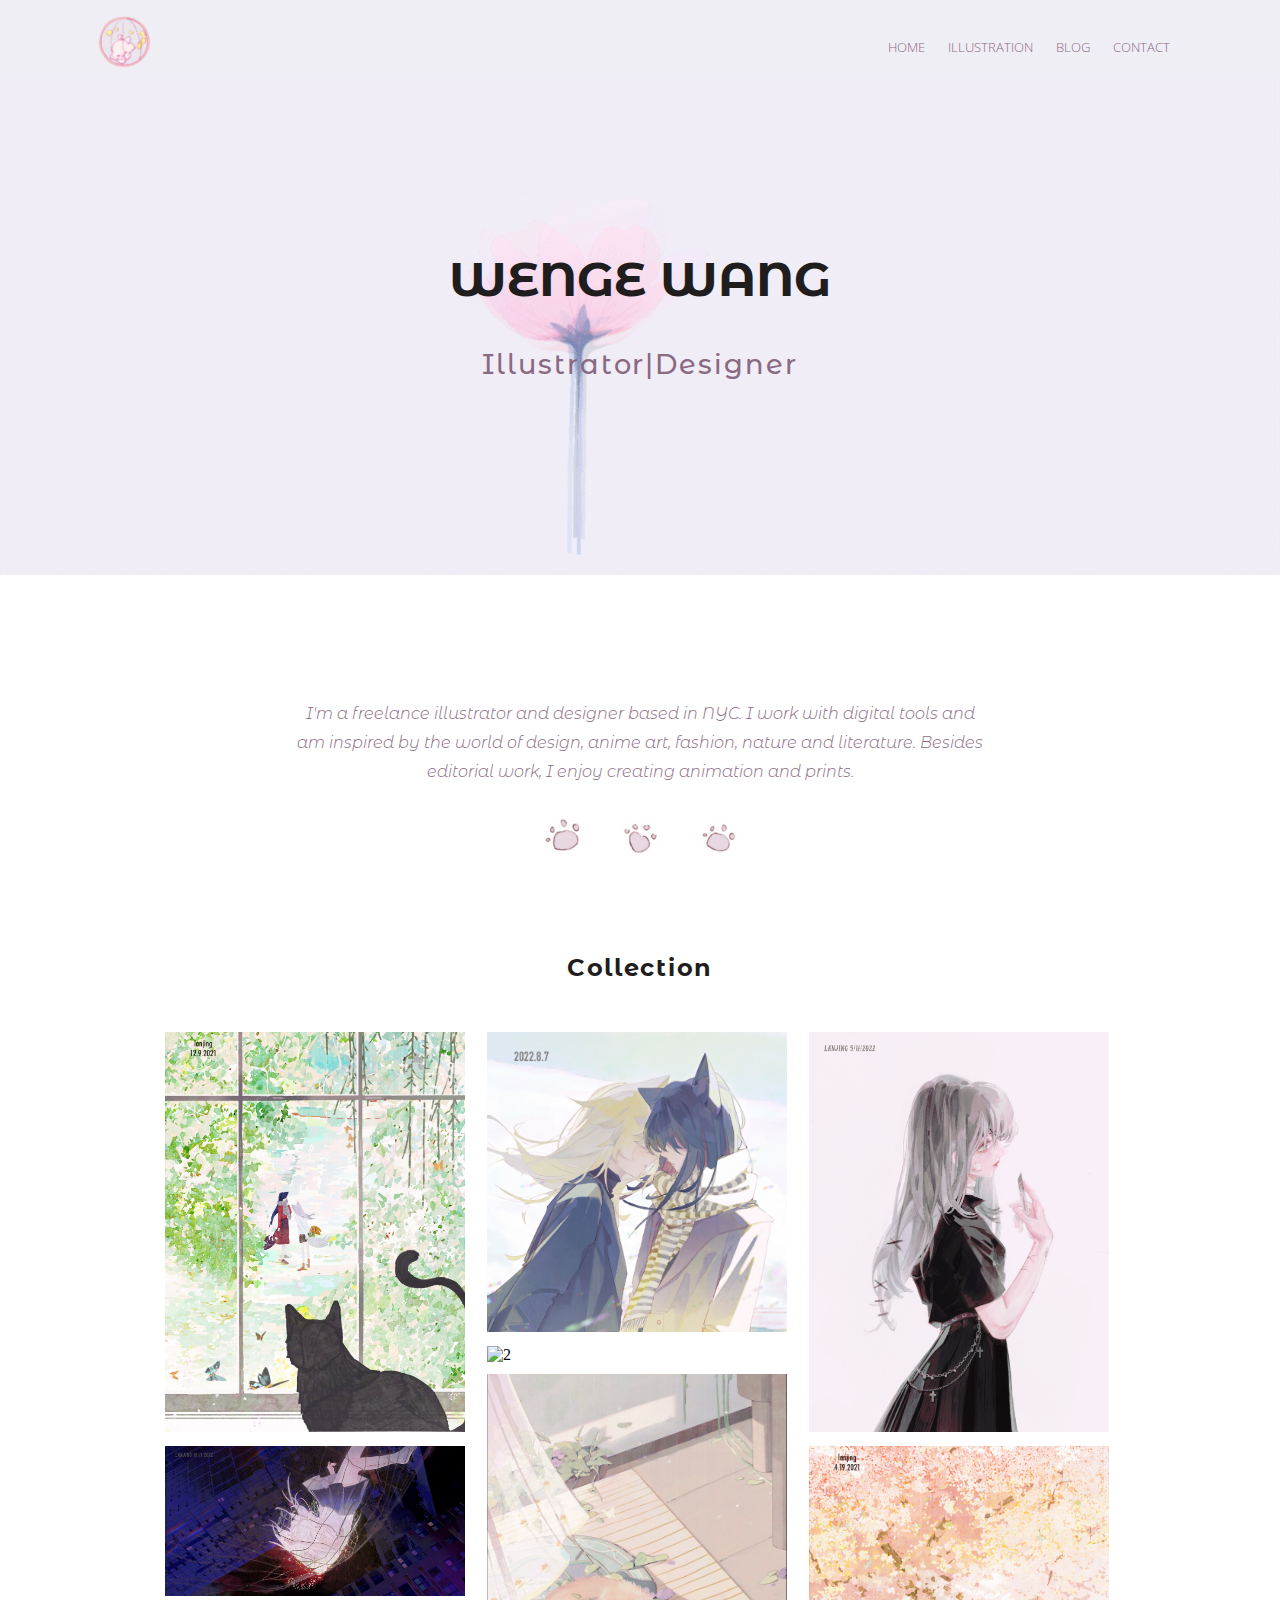
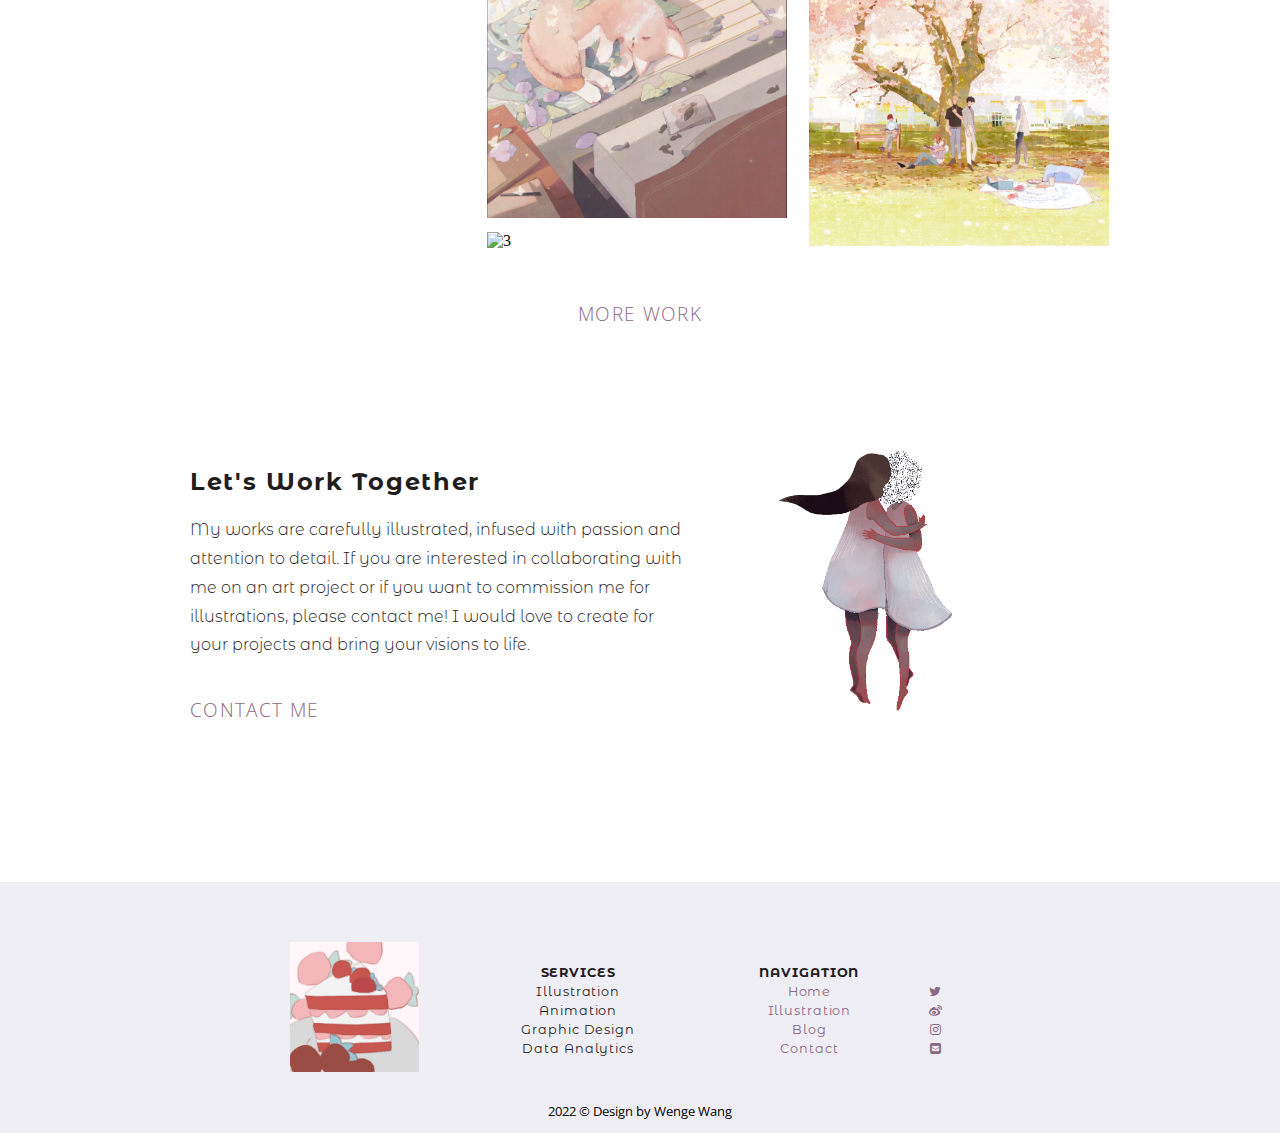
==== index.html @ bac06e0e "Update index.html" ====
<!DOCTYPE html>
<html lang="en">
    
        <meta charset="utf-8">
        <title>Lanjing | Illustration Portfolio</title>
     
        <meta name="viewport" content="width=device-width, initial-scale=1.0">
        <link rel="stylesheet" href="./style.css">
   

        <!--google fonts-->
        <link href="https://fonts.googleapis.com/css2?family=Open+Sans:wght@400;800&display=swap" rel="stylesheet"> 
        <link href="https://fonts.googleapis.com/css2?family=Montserrat+Alternates:wght@200;300;400;500;600;800&display=swap" rel="stylesheet"> 
        
        <!--css-->
        <link rel="stylesheet" href="./style.css">
    
        <!--social media link-->
        <link rel="stylesheet" href="https://maxcdn.bootstrapcdn.com/font-awesome/4.7.0/css/font-awesome.min.css">

<style type="text/css">
    body{margin:0;}
</style>

<head class="nav">

   <!--nav-->
    <nav id="navigation">
        <div class="nav-container">
            <div class="nav-container2">
      
                <a href="index.html" class="homepage">
                    <img src="img/icon.png" alt="" width="70" class="homepage-logo">
                </a>

            <div class="menu">
                <ul>
                    <li class="homepage2"><a href="index.html">Home </a></li>
                    <li class="illustration"> <a href="illustration.html">Illustration</a></li>
                    <li class="animation"> <a href="blog.html">Blog</a></li>
                    <li class="contact"> <a href="contact.html"> Contact</a></li>
                </ul>
            </div>
        </div>
            </div>  
        
    </nav>

 
          
</head>
        
     <body>
        <!--header-->

        <header>
            
            <div class="bg-banner">
            
                <div class="banner">
                  
            </div>
           
                </div>
                <div class="header-content">
                        
                            
                                <h2 class="name">WENGE WANG</h2>
                            
                            
                                <h1 class="title">Illustrator|Designer</h1>
                  
                </div>
            

        </header>
        <!--intro-->
        <div >
            
            <div >
                <div class="intro3">
                    <h3><em>
                        I'm a freelance illustrator and designer based in NYC. I work with digital tools 
                        and am inspired by the world of design, anime art, fashion, nature and literature.
                        Besides editorial work, I enjoy creating animation and prints.
                    </em></h3>
                    <span class="icon"><img src="img/paw1.png" alt=""  width="70"></span>
                    <span class="space"> </span>
                    <span class="icon"><img src="img/paw2.png" alt=""  width="70"></span>
                    <span class="space"> </span>
                    <span class="icon"><img src="img/paw3.png" alt=""  width="70"></span>
                    

                </div>
       </div>
          <!--homepage gallery-->
        
        <main>
            <h2 class="latest-work">Collection</h2>
            <div id="gallerycontainer">
     
            <div>
                <div class="gallery">
                 
               <div class="work">
                      <img class="Img" src="img/dedelalagreen.jpg" alt="2" >
                  </div>  
                  <div class="work">
                      <img class="Img" src="img/oc-illustration.jpg" alt="2" >
                  </div>  
             <div class="work">   
                <img class="Img" src="img/dedelala.jpg" alt="1" >
             </div>   
              <div class="work">   
                   <img class="Img" src="img/eye.gif" alt="2" >
                </div> 
             <div class="work">
                    <img class="Img" src="img/cat-illustration.jpg" alt="1" >
                </div>  
                <div class="work">   
                <img class="Img" src="img/bloom.gif" alt="3" >
             </div> 
           
                  
               
                <div class="work">      
                   <img class="Img" src="img/oc-character.jpg" alt="2"  >
                </div> 
                <div class="work">   
                   <img class="Img" src="img/haru.jpg" alt="3" >
                </div> 
                
            </div>
            
        </div>
        <div class="more-work-button">
                    <a href="illustration.html" >More Work</a>  
            
                </div>
            </div> 
    </main>  

   
        <div class="worktogether">
                    <div class="contact-me-content">
                        <h2 class="contact-me-title">Let's Work Together</h2>
                        <p class="contact-me-text">My works are carefully illustrated, 
                            infused with passion and attention to detail. 
                            If you are interested in collaborating with me on an 
                           art project or if you want to commission me for illustrations, please contact me! I would love to create for your projects 
                            and bring your visions to life. </p>
                    
                    <div class="contact-me-button">
                        <a href="contact.html" >Contact Me</a>  
                
                    </div>
                    
                </div>


                <div class="contact-me-img">
                    <img src="img/worktogethericon.gif" alt="hug"> 
                </div>
        </div>
   

 
   
    </div>
</div>
</div>
<footer>

    <div class="table-container">
        <div class="table-img">
            <img src="img/cake.png" alt="cake"> 
        </div>
        <table class="table">
     
            <tr>
                <th>SERVICES</th>
                <th>NAVIGATION</th>
                  </tr>
              <tr>
                <td>Illustration</td>
                <td><a href="index.html">Home</a></td>
                <td> <a href="https://twitter.com/lanjing0803"><i class="fa fa-twitter" aria-hidden="true"></i></a></td>
             </tr>

              <tr>
                <td>Animation</td>
                <td><a href="illustration.html">Illustration</a></td>
                <td><a href="https://weibo.com/u/3133039281"><i class="fa fa-weibo" aria-hidden="true"></i></a></td>
            </tr>

              <tr> 
                <td>Graphic Design</td>
                <td><a href="blog.html">Blog</a></td>
                <td><a href="https://www.instagram.com/wenge.lanjing/"><i class="fa fa-instagram" aria-hidden="true"></i></a></td>
              </tr>

              <tr>
                <td>Data Analytics</td>
                <td> <a href="contact.html"> Contact</a></td>
                <td><a href="mailto:909315171@qq.com"><i class="fa fa-envelope-square" aria-hidden="true"></i></a></td>
              </tr>

            </tbody>
          </table>

        </div>


    <div class="footer">
        <div >
            <p>2022 &copy; Design by Wenge Wang</p>
        </div></div>
    
</footer>
       
    </body>

    <!--js-->
    <!-- <script src="main.js"></script>-->
    
</html>
---- style.css ----
#navigation{
    position:fixed;
    height:100%;
    width:100%;
    z-index:1;
    pointer-events: none;
}
.nav-container{
    background: #f0eef5;
     margin-top: 0px;
}
.nav-container2{
    max-width: 1100px;
    margin:0 auto;
}

.menu{
    position:relative;
    
    float: right;
    padding: 5px 0;
    margin-top: 20px;
    margin-left: -15px;
    font-size: 0.8rem;
}
.homepage-logo{
    pointer-events: auto;
    margin-top: 10px;
}
.homepage-logo:hover{
    animation: mymove 5s;
}

@keyframes mymove {
  50% {transform: rotate(360deg);}}

li{
    display: inline;
    font-family:'Open Sans', sans-serif;
    font-weight: 300;
    text-transform: uppercase;
    margin-right: 20px;
    margin-left: auto;
    text-align: justify;
}
a{
    transition: .2s;
    pointer-events: auto;
    text-decoration: none;
    color:#8a6982;
}
a:hover{
    color:blueviolet
}
a:active{
    color:burlywood
}

       

header {
    position:relative;
    display:block;
    text-align: center;
    width: 100%;
    min-height: 700px;
      
}

.header-content {
    overflow: hidden;
    font-family:'Montserrat Alternates', sans-serif;
    position:relative;
    top:180px;
    left:auto;
    padding-top: 30px;
}
.title{
    font-family:'Montserrat Alternates', sans-serif;
    font-weight: 500;
    color:#8a6982;
    font-size: 1.7rem;
    letter-spacing: .07em;
}
.name{
    font-family:'Montserrat Alternates', sans-serif;
    font-size: 3rem;
    font-weight: 800px;
    color:#1f1d1e;
}


.bg-banner{
    position: absolute;
    display: flex;
    top: 50px;
    left: 0;
    width: 100%;
    height: 75%; 
    padding-bottom: 0;
    
}

.banner{
    
    background-image: url("img/1.gif");
    background-color: #f0eef5;
    width:100%;height:100%;
    align-items: center;
    background-position:center;
}


.intro3{
    
    position:relative;
    text-align: center;
    width: 100%;
    max-width: 700px;
    margin: auto;
  
}
span {
 
    display:inline-block;
    padding:0;
    margin: 0;
    user-select: none;
  
  }
 
  span.icon:hover {

    transition:0.3s;
    transform: rotate(-90deg);
  }

h3 {
    color:#8a6982;
margin-top: 0px;
font-family:'Montserrat Alternates', sans-serif;
font-weight: 300;
 font-size: 1rem;
 line-height:1.8rem;
left:auto;
}



.latest-work {
    letter-spacing: .07em;
    font-family:'Montserrat Alternates', sans-serif;
    color:#1f1d1e;
    text-align: center;
   padding-top: 60px;
   
}
.page-header{
    padding-top:50px;
}

.gallery{
    position:relative;
    white-space: nowrap;
    padding-top: 30px;
    max-width: 950px;
    min-width:950px;
    margin:0 auto;
    position:block;
   justify-content: center;
   column-count:3;

}
.gallery2{
    position:relative;
    white-space: nowrap;
    padding-top: 50px;
    max-width: 1000px;
    min-width:1000px;
    margin:0 auto;
    position:block;
   justify-content: center;
   column-gap: 60px;
   column-count:2;

}
.work{
   margin-bottom: 10px;
   background: #fff;
   width:calc(100%/3-20px);
}
.Img{
   width: 300px;
   height:auto;
}
.Img2{
    width: 500px;
    height:auto;
    
 }

body{
  margin:0;
    min-height: 100vh;
    display: flex;
    flex-direction: column;
}

.worktogether{

font-family: 'Open Sans', sans-serif;
font-weight: 100;
color:#1f1d1e;
margin-top: 0px;
min-width: 400px;
display:flex;
max-width: 900px;
min-width: 700px;
margin:0 auto;
padding-top:50px;


}
.contact-me-title{
    letter-spacing: .07em;
    font-family:'Montserrat Alternates', sans-serif;
    color:#1f1d1e;
    text-align: left;
   padding-top: 70px;
}
.contact-me-text{
    font-family:'Montserrat Alternates', sans-serif;
    max-width: 500px;
    font-weight: 300;
     font-size: 1rem;
     line-height:1.8rem;
    text-align:left;
}
.contact-me-button{
    font-size: 1.2rem;
    padding-top:20px;
    text-align:left;
    text-transform: uppercase;
}
.contact-me-button a{ 
    transition: .2s;
     text-decoration: none;
     letter-spacing: .07em;
     
    }

.contact-me-img img{
    width: auto;
    height:300px;
    margin:0 auto;
    padding:50px;
    align-items: right;
}
.more-work-button{
        font-family: 'Open Sans', sans-serif;
    font-weight: 100;
    color:#1f1d1e;
      padding-top:50px;
        font-size: 1.2rem;
        text-align:center;
        text-transform: uppercase;
    }
    .more-work-button a{ 
        transition: .2s;
        text-decoration: none;
        letter-spacing: .07em;
       }



footer{
    background-color: #f0eef5;
    font-family: 'Open Sans', sans-serif;
    font-size: 0.8rem;
    margin-top: 100px;
    text-align: center;   
   
    background-position:center;
}
.table-container{
    display: block;
    letter-spacing: .07em;
    font-family:'Montserrat Alternates', sans-serif;
    color:#1f1d1e;
    max-width: 700px;
    margin: auto;
   padding-top: 60px;
}
.table{
    font-size: 0.8rem;
    padding-top:20px;
    padding-bottom:30px;
    margin:0;
    position:relative;

    width: 100%;
    max-width: 500px;
    margin: auto;
}
.table-img img{
    float:left;

    width: auto;
    height:130px;
    background-repeat: no-repeat;
    background-color: #f0eef5;
  

}
---- style.css ----
#navigation{
    position:fixed;
    height:100%;
    width:100%;
    z-index:1;
    pointer-events: none;
}
.nav-container{
    background: #f0eef5;
     margin-top: 0px;
}
.nav-container2{
    max-width: 1100px;
    margin:0 auto;
}

.menu{
    position:relative;
    
    float: right;
    padding: 5px 0;
    margin-top: 20px;
    margin-left: -15px;
    font-size: 0.8rem;
}
.homepage-logo{
    pointer-events: auto;
    margin-top: 10px;
}
.homepage-logo:hover{
    animation: mymove 5s;
}

@keyframes mymove {
  50% {transform: rotate(360deg);}}

li{
    display: inline;
    font-family:'Open Sans', sans-serif;
    font-weight: 300;
    text-transform: uppercase;
    margin-right: 20px;
    margin-left: auto;
    text-align: justify;
}
a{
    transition: .2s;
    pointer-events: auto;
    text-decoration: none;
    color:#8a6982;
}
a:hover{
    color:blueviolet
}
a:active{
    color:burlywood
}

       

header {
    position:relative;
    display:block;
    text-align: center;
    width: 100%;
    min-height: 700px;
      
}

.header-content {
    overflow: hidden;
    font-family:'Montserrat Alternates', sans-serif;
    position:relative;
    top:180px;
    left:auto;
    padding-top: 30px;
}
.title{
    font-family:'Montserrat Alternates', sans-serif;
    font-weight: 500;
    color:#8a6982;
    font-size: 1.7rem;
    letter-spacing: .07em;
}
.name{
    font-family:'Montserrat Alternates', sans-serif;
    font-size: 3rem;
    font-weight: 800px;
    color:#1f1d1e;
}


.bg-banner{
    position: absolute;
    display: flex;
    top: 50px;
    left: 0;
    width: 100%;
    height: 75%; 
    padding-bottom: 0;
    
}

.banner{
    
    background-image: url("img/1.gif");
    background-color: #f0eef5;
    width:100%;height:100%;
    align-items: center;
    background-position:center;
}


.intro3{
    
    position:relative;
    text-align: center;
    width: 100%;
    max-width: 700px;
    margin: auto;
  
}
span {
 
    display:inline-block;
    padding:0;
    margin: 0;
    user-select: none;
  
  }
 
  span.icon:hover {

    transition:0.3s;
    transform: rotate(-90deg);
  }

h3 {
    color:#8a6982;
margin-top: 0px;
font-family:'Montserrat Alternates', sans-serif;
font-weight: 300;
 font-size: 1rem;
 line-height:1.8rem;
left:auto;
}



.latest-work {
    letter-spacing: .07em;
    font-family:'Montserrat Alternates', sans-serif;
    color:#1f1d1e;
    text-align: center;
   padding-top: 60px;
   
}
.page-header{
    padding-top:50px;
}

.gallery{
    position:relative;
    white-space: nowrap;
    padding-top: 30px;
    max-width: 950px;
    min-width:950px;
    margin:0 auto;
    position:block;
   justify-content: center;
   column-count:3;

}
.gallery2{
    position:relative;
    white-space: nowrap;
    padding-top: 50px;
    max-width: 1000px;
    min-width:1000px;
    margin:0 auto;
    position:block;
   justify-content: center;
   column-gap: 60px;
   column-count:2;

}
.work{
   margin-bottom: 10px;
   background: #fff;
   width:calc(100%/3-20px);
}
.Img{
   width: 300px;
   height:auto;
}
.Img2{
    width: 500px;
    height:auto;
    
 }

body{
  margin:0;
    min-height: 100vh;
    display: flex;
    flex-direction: column;
}

.worktogether{

font-family: 'Open Sans', sans-serif;
font-weight: 100;
color:#1f1d1e;
margin-top: 0px;
min-width: 400px;
display:flex;
max-width: 900px;
min-width: 700px;
margin:0 auto;
padding-top:50px;


}
.contact-me-title{
    letter-spacing: .07em;
    font-family:'Montserrat Alternates', sans-serif;
    color:#1f1d1e;
    text-align: left;
   padding-top: 70px;
}
.contact-me-text{
    font-family:'Montserrat Alternates', sans-serif;
    max-width: 500px;
    font-weight: 300;
     font-size: 1rem;
     line-height:1.8rem;
    text-align:left;
}
.contact-me-button{
    font-size: 1.2rem;
    padding-top:20px;
    text-align:left;
    text-transform: uppercase;
}
.contact-me-button a{ 
    transition: .2s;
     text-decoration: none;
     letter-spacing: .07em;
     
    }

.contact-me-img img{
    width: auto;
    height:300px;
    margin:0 auto;
    padding:50px;
    align-items: right;
}
.more-work-button{
        font-family: 'Open Sans', sans-serif;
    font-weight: 100;
    color:#1f1d1e;
      padding-top:50px;
        font-size: 1.2rem;
        text-align:center;
        text-transform: uppercase;
    }
    .more-work-button a{ 
        transition: .2s;
        text-decoration: none;
        letter-spacing: .07em;
       }



footer{
    background-color: #f0eef5;
    font-family: 'Open Sans', sans-serif;
    font-size: 0.8rem;
    margin-top: 100px;
    text-align: center;   
   
    background-position:center;
}
.table-container{
    display: block;
    letter-spacing: .07em;
    font-family:'Montserrat Alternates', sans-serif;
    color:#1f1d1e;
    max-width: 700px;
    margin: auto;
   padding-top: 60px;
}
.table{
    font-size: 0.8rem;
    padding-top:20px;
    padding-bottom:30px;
    margin:0;
    position:relative;

    width: 100%;
    max-width: 500px;
    margin: auto;
}
.table-img img{
    float:left;

    width: auto;
    height:130px;
    background-repeat: no-repeat;
    background-color: #f0eef5;
  

}
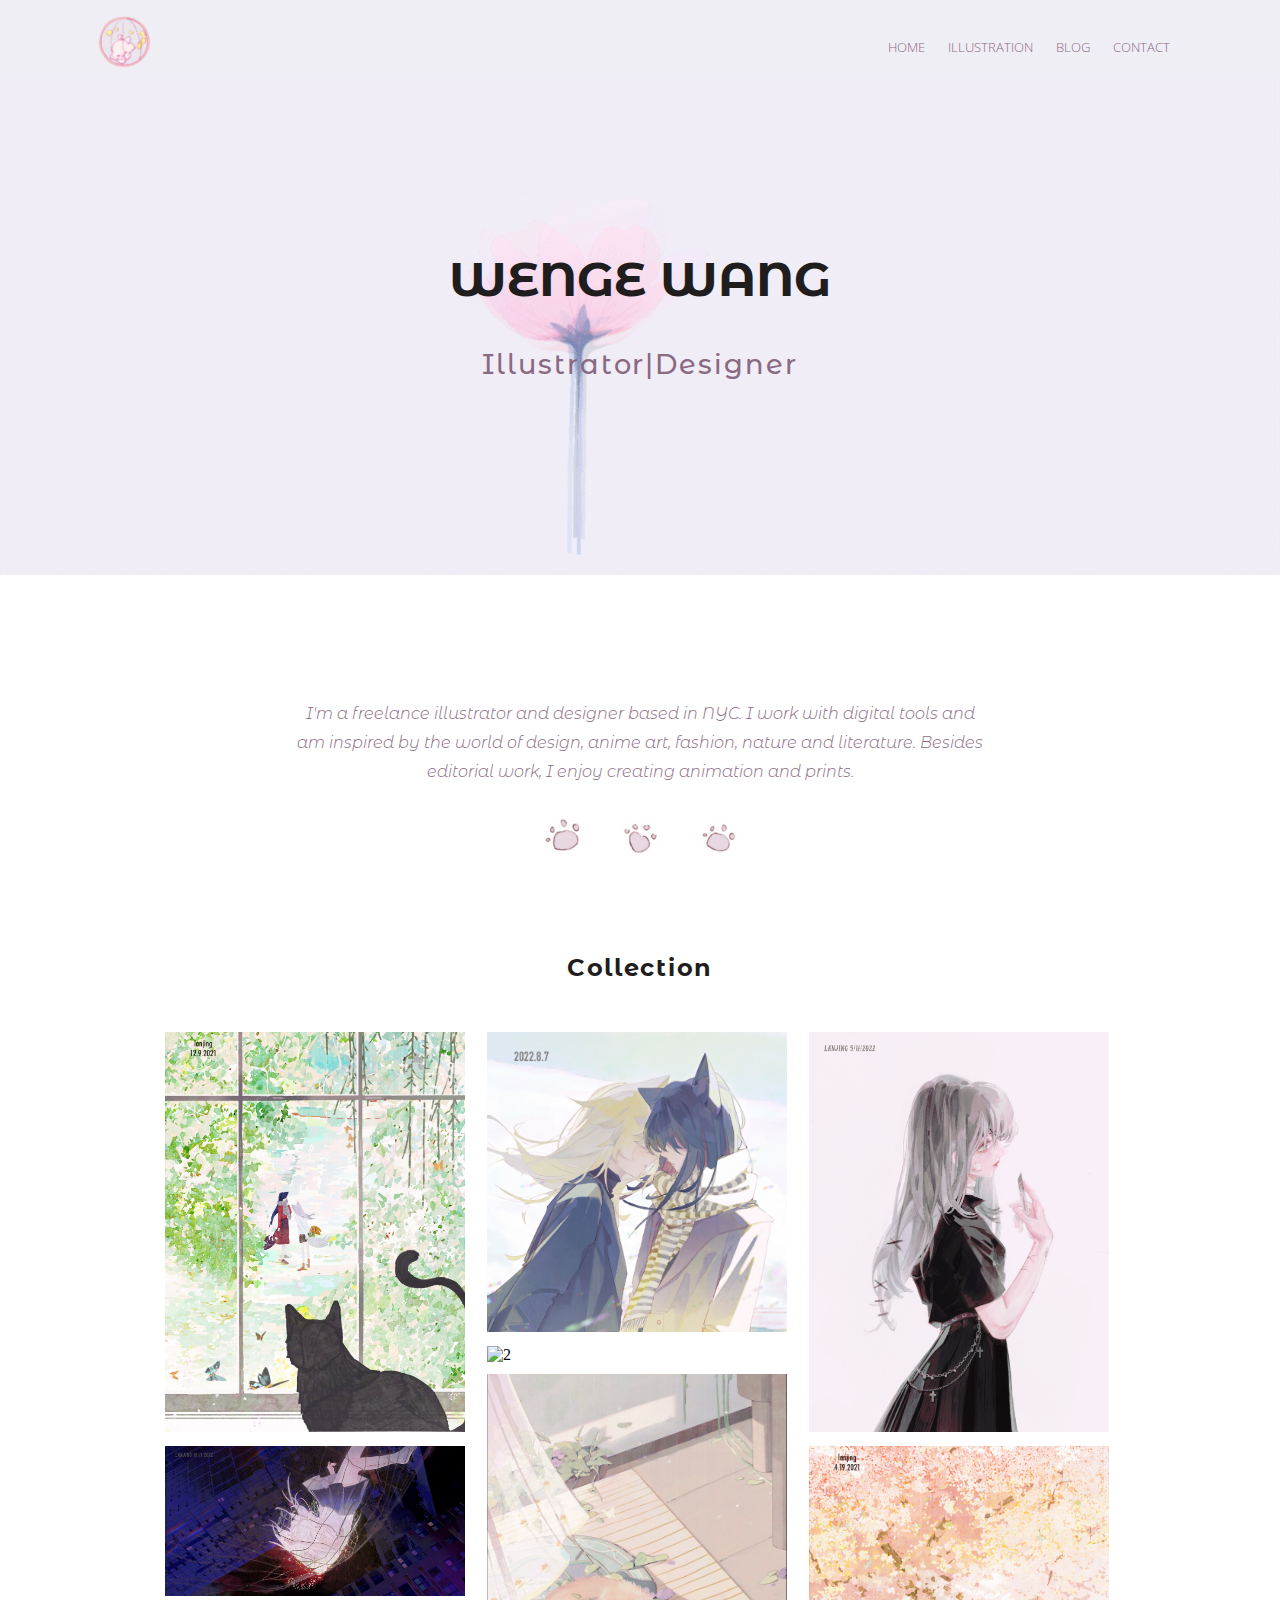
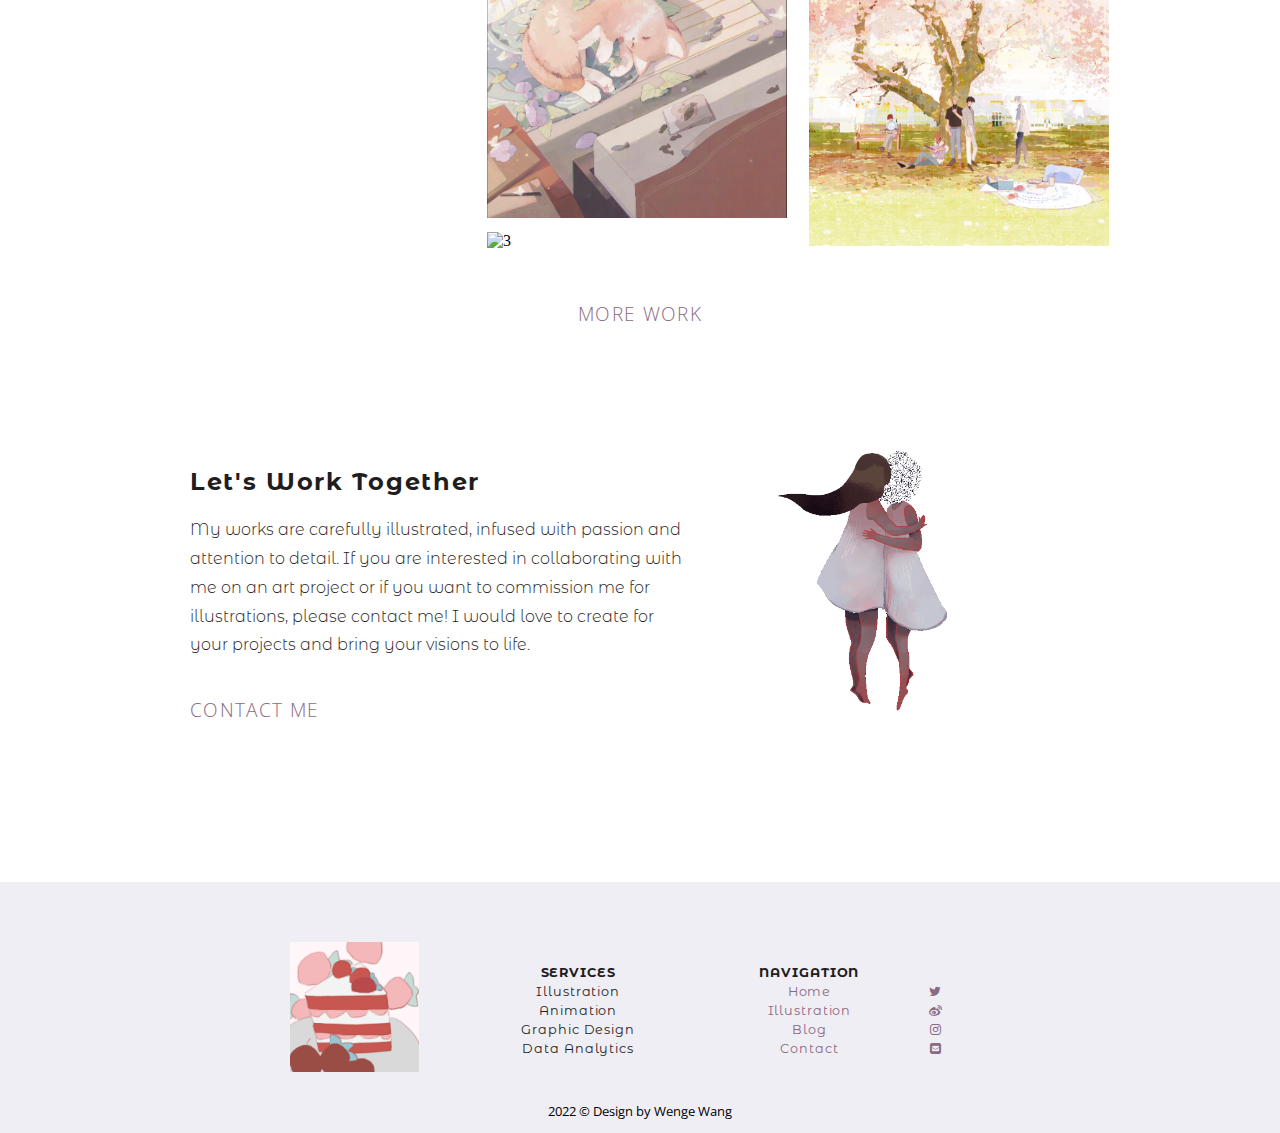
==== commit ce36463e: "Update index.html" ====
--- a/index.html
+++ b/index.html
@@ -22,7 +22,7 @@
     body{margin:0;}
 </style>
 
-<head class="nav">
+<head>
 
    <!--nav-->
     <nav id="navigation">
@@ -45,12 +45,10 @@
             </div>  
         
     </nav>
-
- 
-          
+     
 </head>
         
-     <body>
+
         <!--header-->
 
         <header>
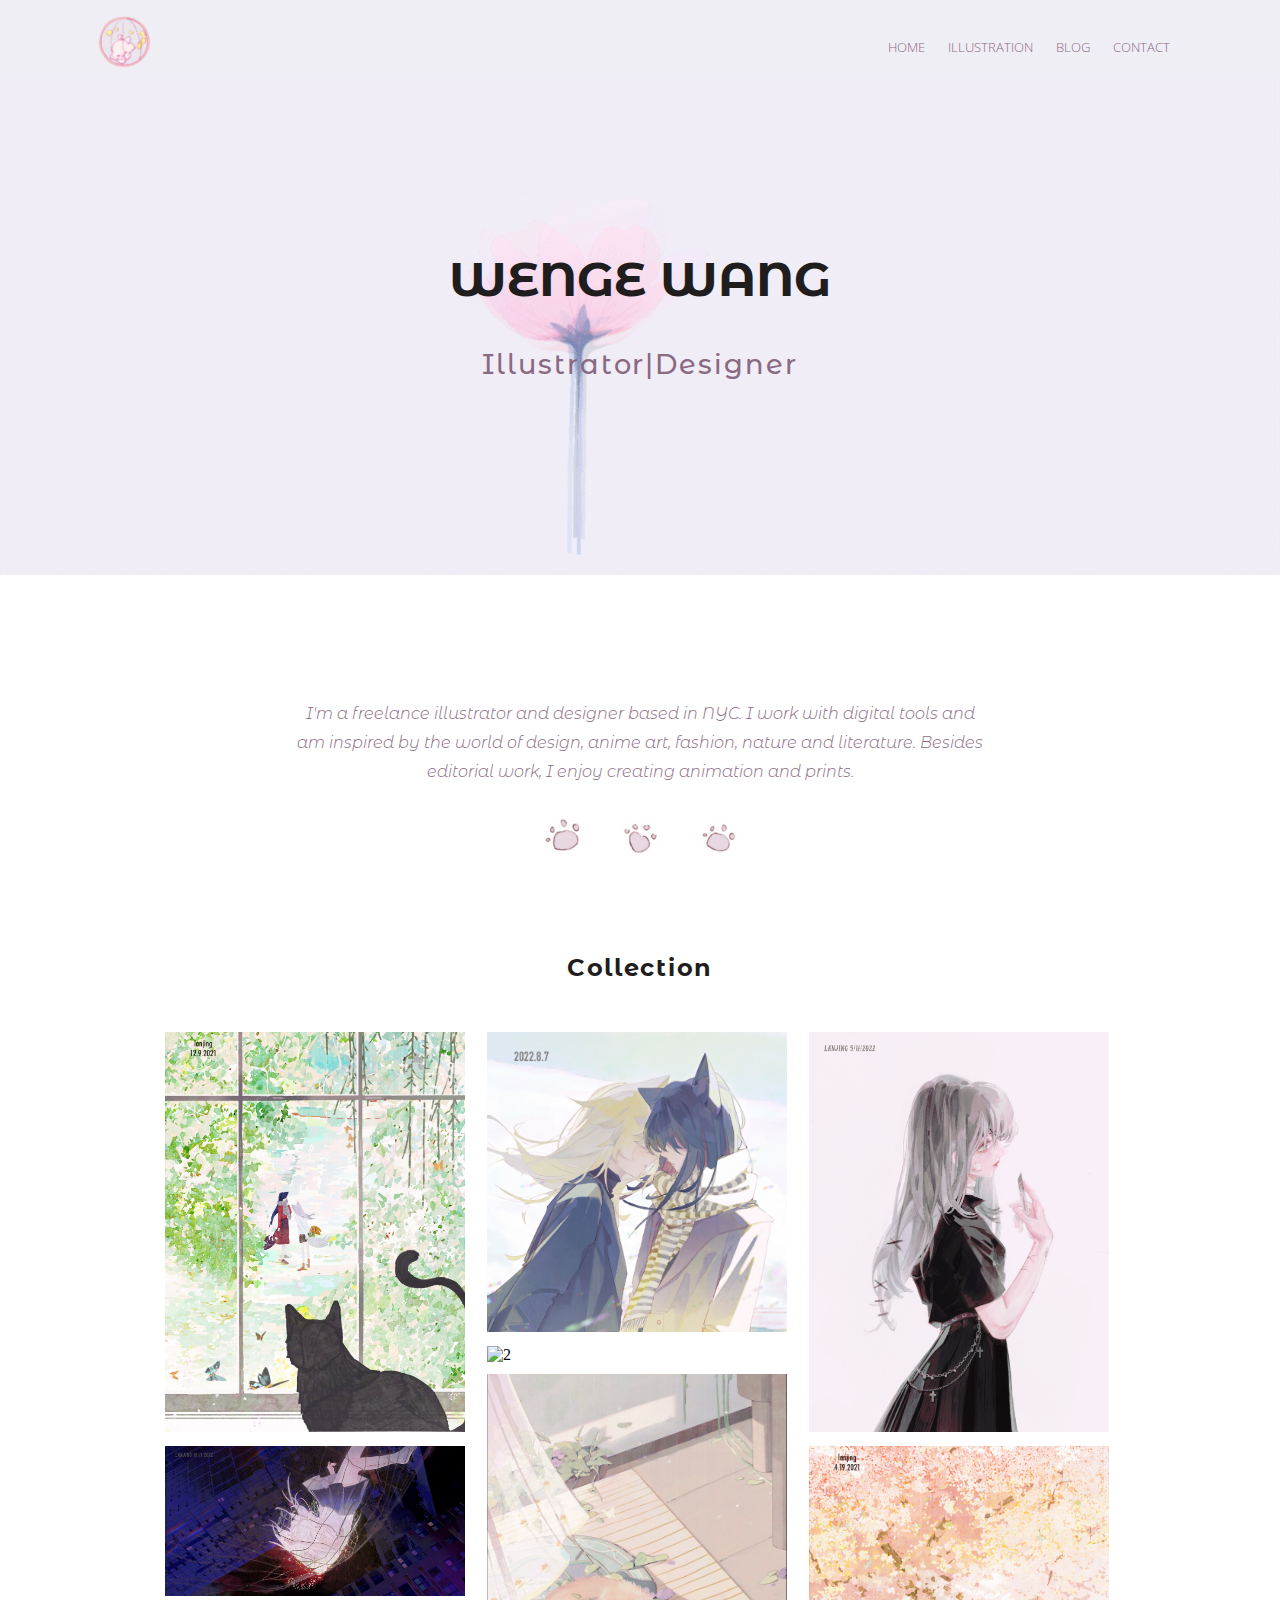
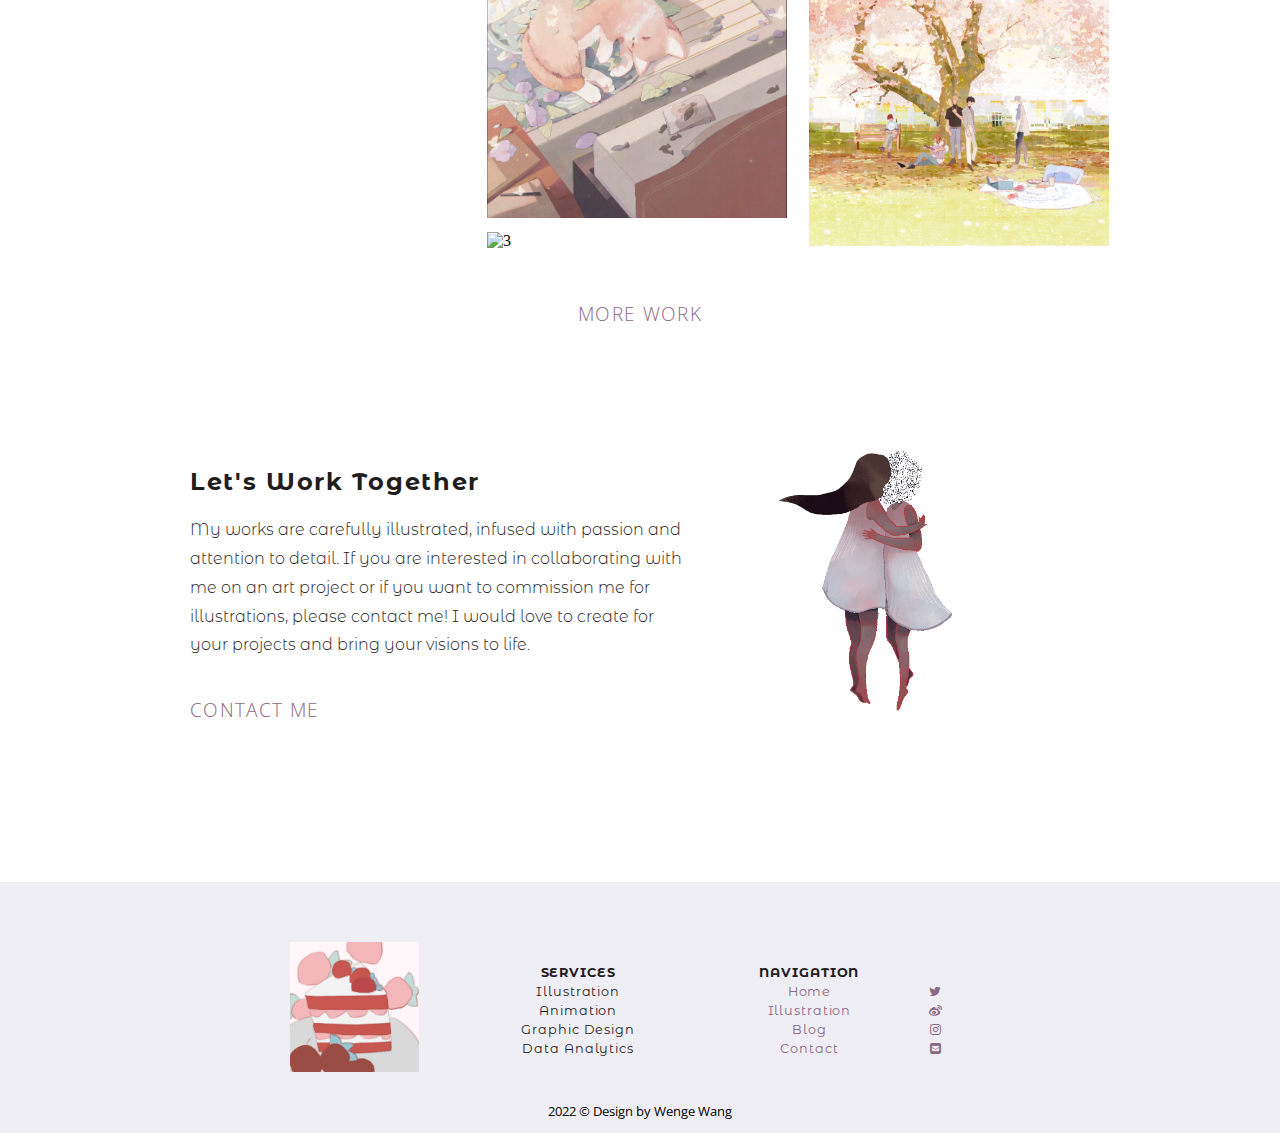
==== commit 13bd8812: "Update index.html" ====
--- a/index.html
+++ b/index.html
@@ -165,7 +165,7 @@
  
    
     </div>
-</div>
+
 </div>
 <footer>
 
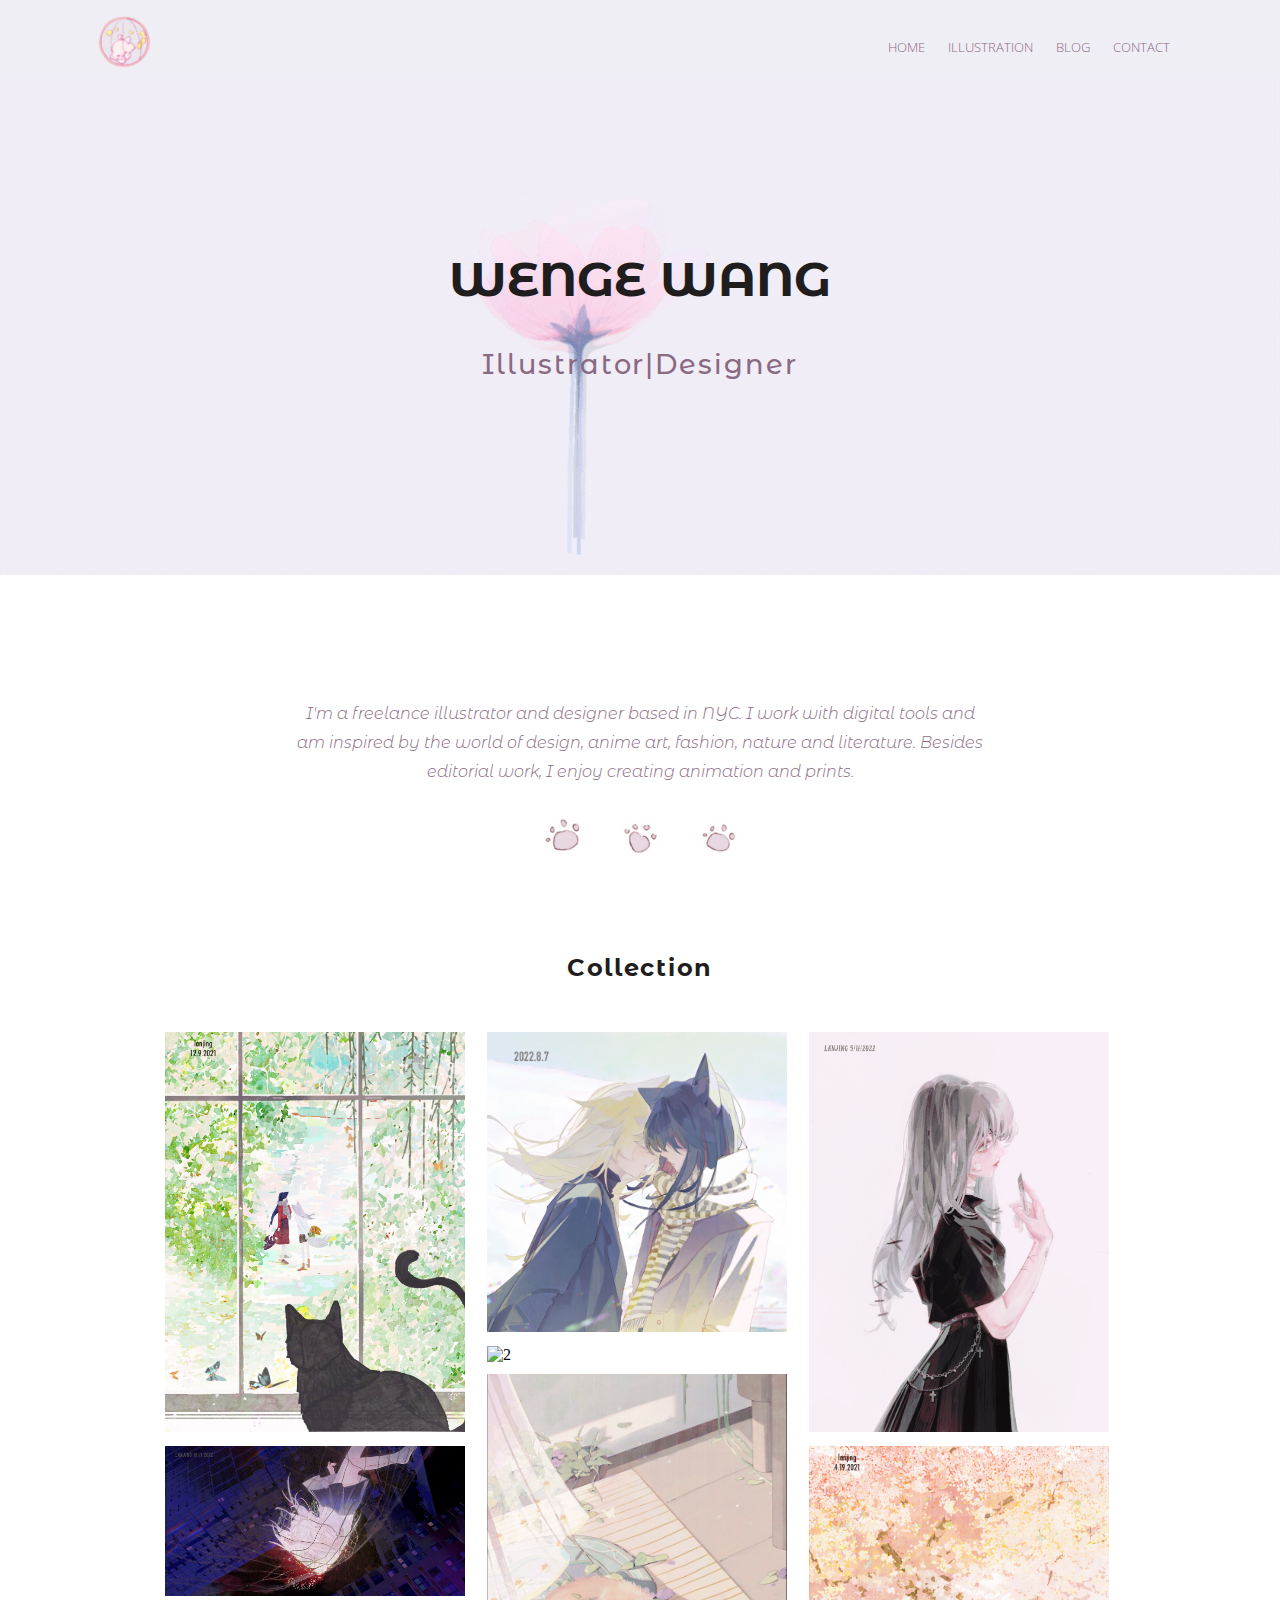
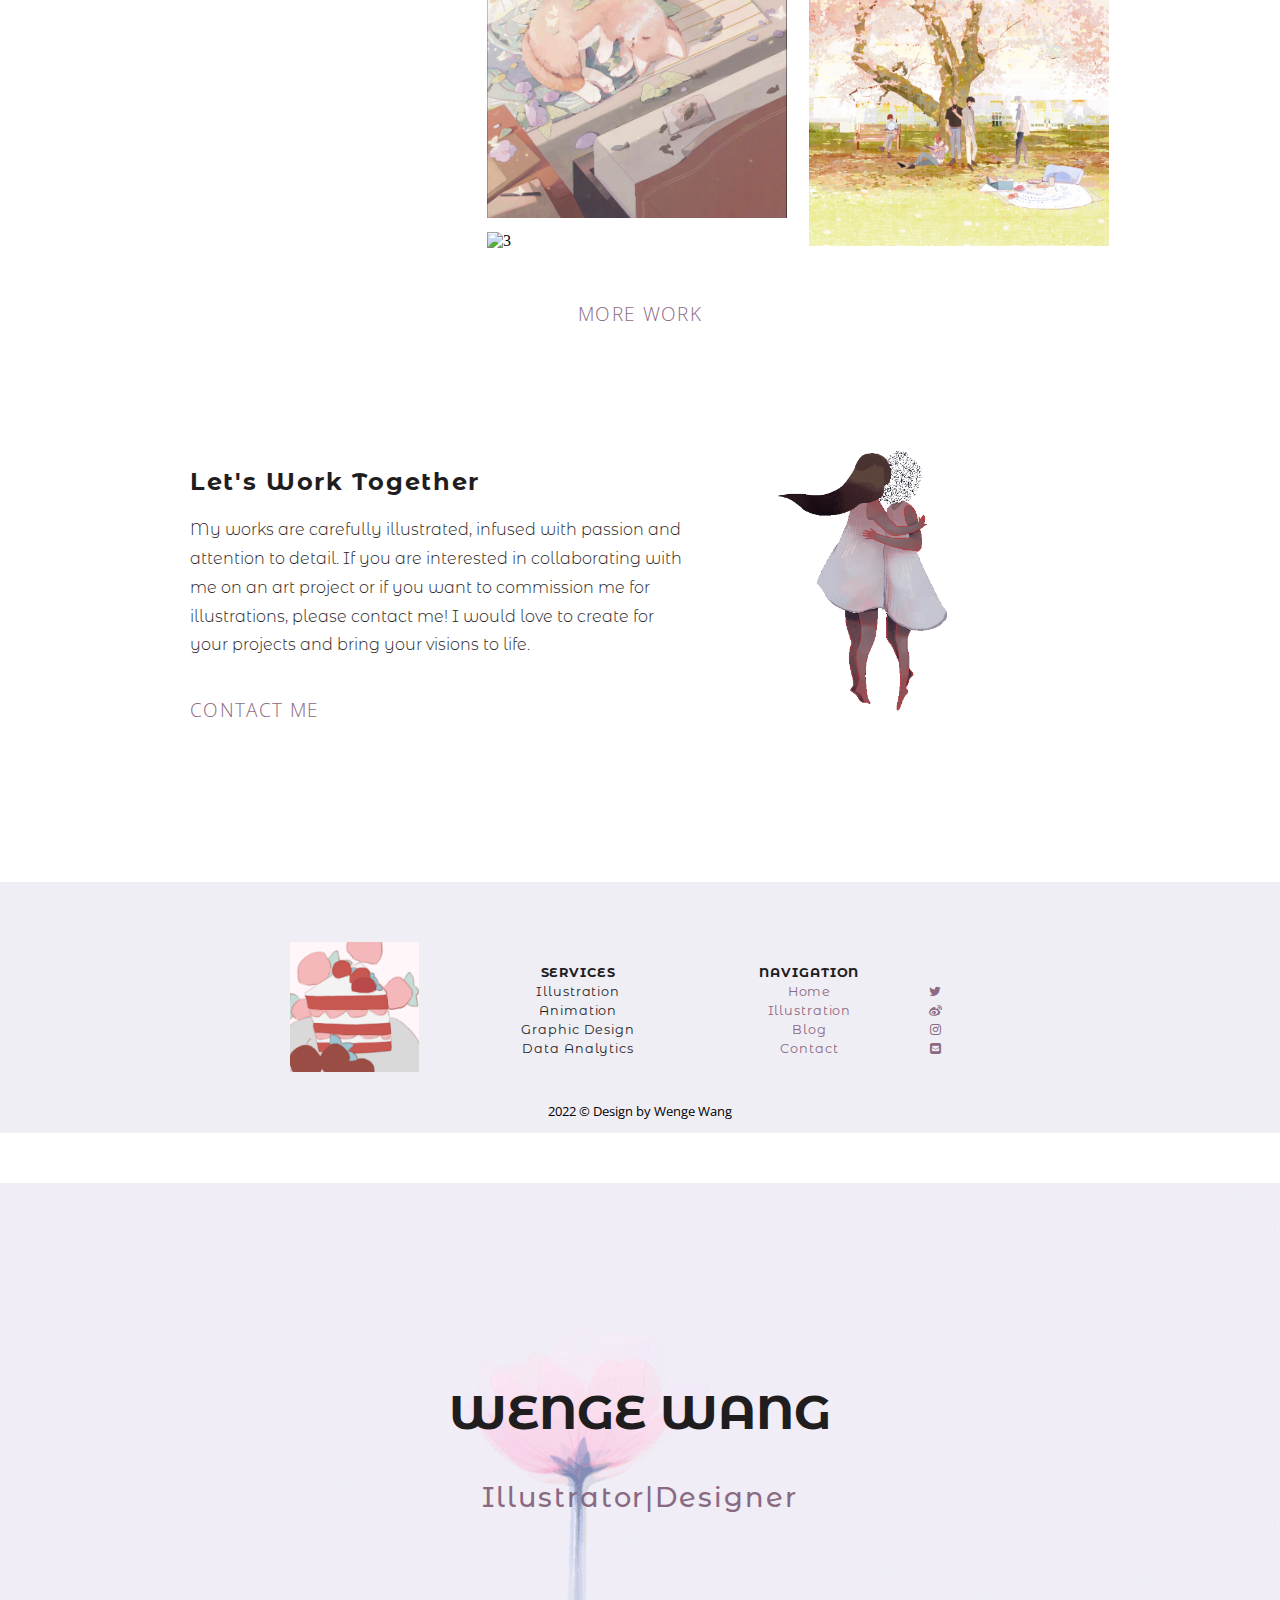
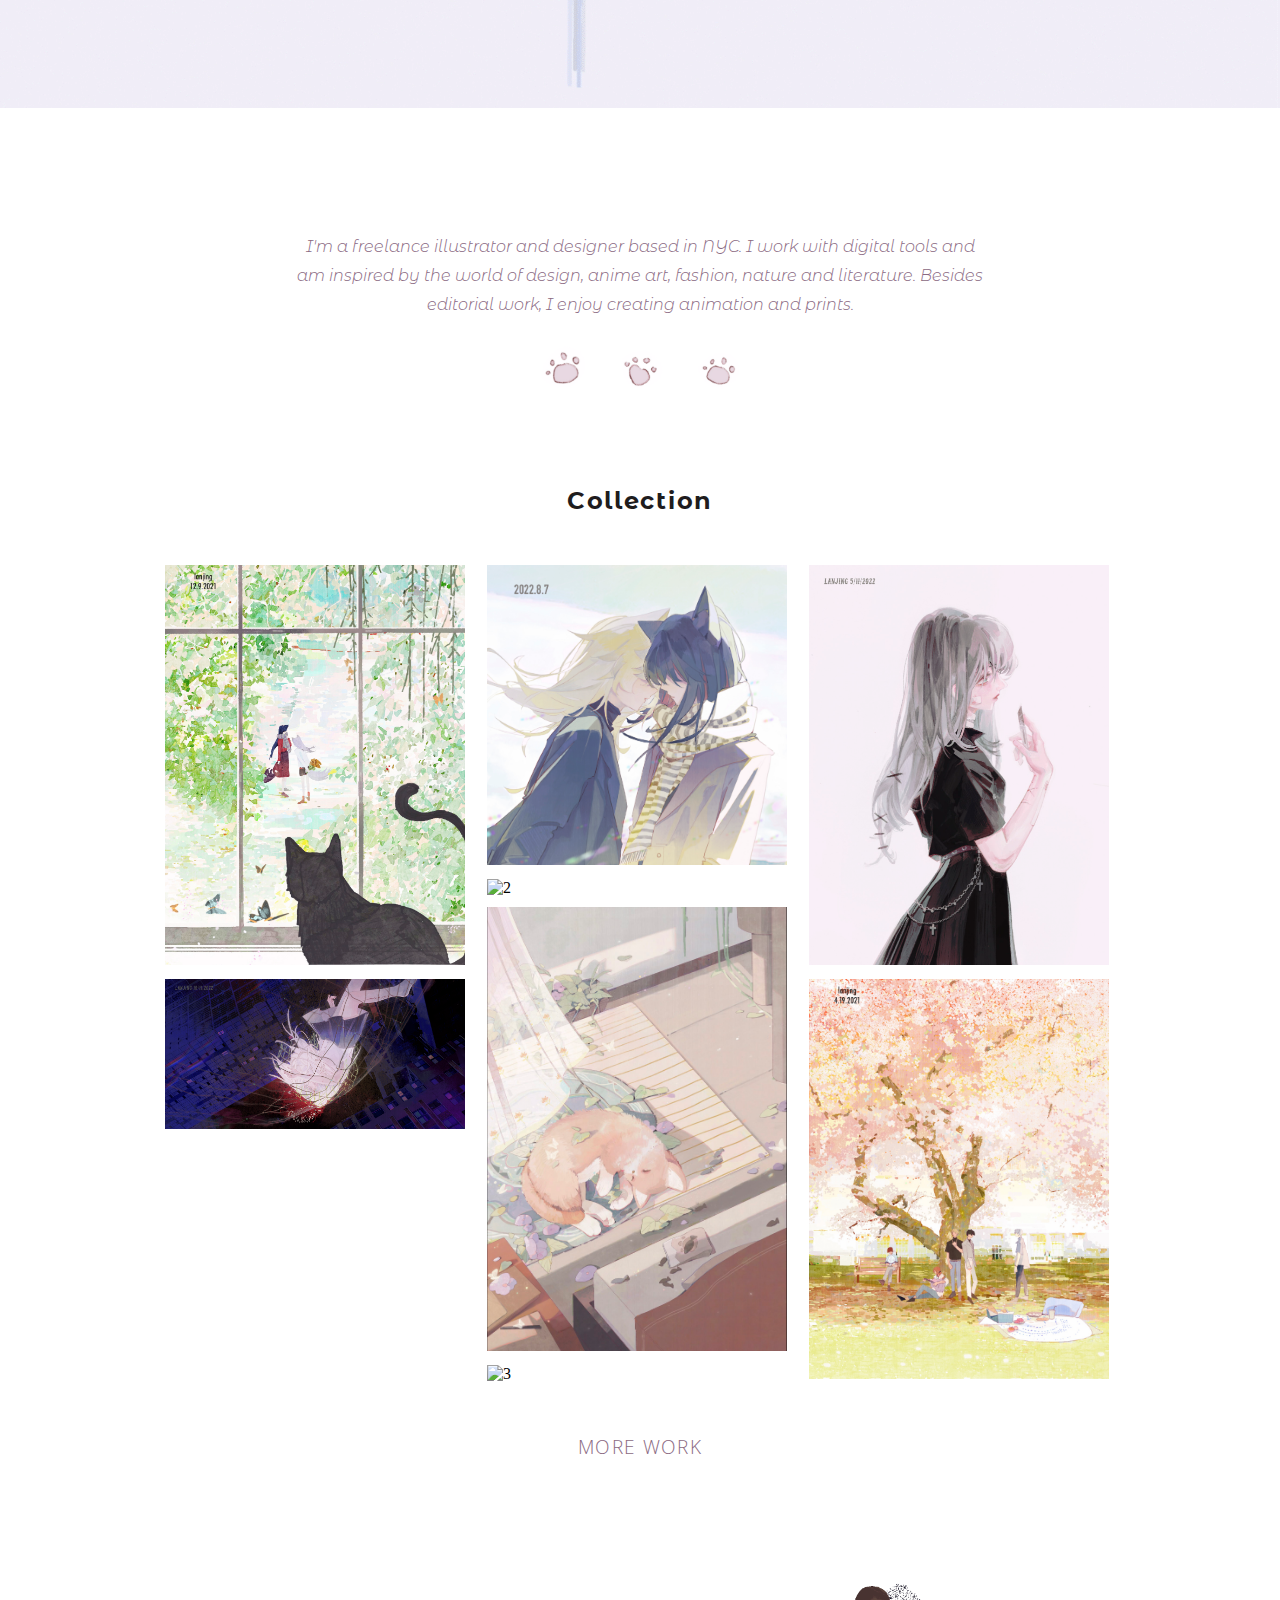
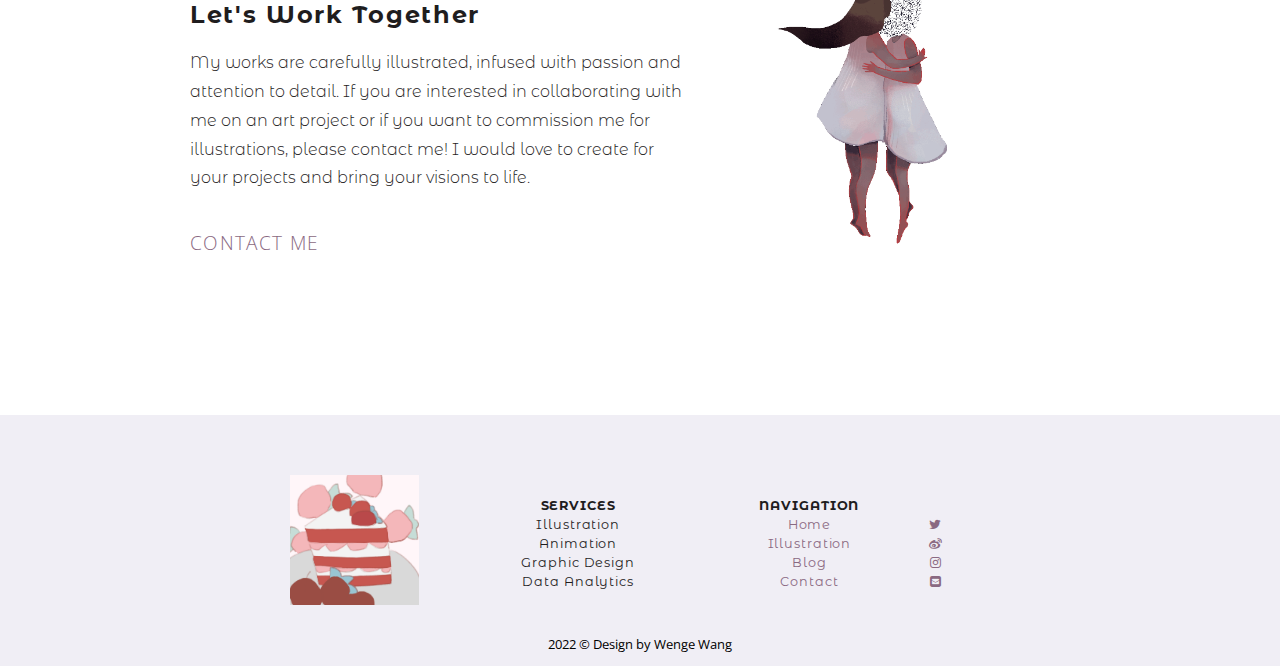
==== commit 07afa493: "Update index.html" ====
--- a/index.html
+++ b/index.html
@@ -221,4 +221,227 @@
     <!--js-->
     <!-- <script src="main.js"></script>-->
     
+</html><!DOCTYPE html>
+<html lang="en">
+    
+        <meta charset="utf-8">
+        <title>Lanjing | Illustration Portfolio</title>
+     
+        <meta name="viewport" content="width=device-width, initial-scale=1.0">
+        <link rel="stylesheet" href="./style.css">
+   
+
+        <!--google fonts-->
+        <link href="https://fonts.googleapis.com/css2?family=Open+Sans:wght@400;800&display=swap" rel="stylesheet"> 
+        <link href="https://fonts.googleapis.com/css2?family=Montserrat+Alternates:wght@200;300;400;500;600;800&display=swap" rel="stylesheet"> 
+        
+        <!--css-->
+        <link rel="stylesheet" href="./style.css">
+    
+        <!--social media link-->
+        <link rel="stylesheet" href="https://maxcdn.bootstrapcdn.com/font-awesome/4.7.0/css/font-awesome.min.css">
+
+<style type="text/css">
+    body{margin:0;}
+</style>
+
+
+   <!--nav-->
+    <nav id="navigation">
+        <div class="nav-container">
+            <div class="nav-container2">
+      
+                <a href="index.html" class="homepage">
+                    <img src="img/icon.png" alt="" width="70" class="homepage-logo">
+                </a>
+
+            <div class="menu">
+                <ul>
+                    <li class="homepage2"><a href="index.html">Home </a></li>
+                    <li class="illustration"> <a href="illustration.html">Illustration</a></li>
+                    <li class="animation"> <a href="blog.html">Blog</a></li>
+                    <li class="contact"> <a href="contact.html"> Contact</a></li>
+                </ul>
+            </div>
+        </div>
+            </div>  
+        
+    </nav>
+     
+
+        
+
+        <!--header-->
+
+        <header>
+            
+            <div class="bg-banner">
+            
+                <div class="banner">
+                  
+            </div>
+           
+                </div>
+                <div class="header-content">
+                        
+                            
+                                <h2 class="name">WENGE WANG</h2>
+                            
+                            
+                                <h1 class="title">Illustrator|Designer</h1>
+                  
+                </div>
+            
+
+        </header>
+        <!--intro-->
+        <div >
+            
+            <div >
+                <div class="intro3">
+                    <h3><em>
+                        I'm a freelance illustrator and designer based in NYC. I work with digital tools 
+                        and am inspired by the world of design, anime art, fashion, nature and literature.
+                        Besides editorial work, I enjoy creating animation and prints.
+                    </em></h3>
+                    <span class="icon"><img src="img/paw1.png" alt=""  width="70"></span>
+                    <span class="space"> </span>
+                    <span class="icon"><img src="img/paw2.png" alt=""  width="70"></span>
+                    <span class="space"> </span>
+                    <span class="icon"><img src="img/paw3.png" alt=""  width="70"></span>
+                    
+
+                </div>
+       </div>
+          <!--homepage gallery-->
+        
+        <main>
+            <h2 class="latest-work">Collection</h2>
+            <div id="gallerycontainer">
+     
+            <div>
+                <div class="gallery">
+                 
+               <div class="work">
+                      <img class="Img" src="img/dedelalagreen.jpg" alt="2" >
+                  </div>  
+                  <div class="work">
+                      <img class="Img" src="img/oc-illustration.jpg" alt="2" >
+                  </div>  
+             <div class="work">   
+                <img class="Img" src="img/dedelala.jpg" alt="1" >
+             </div>   
+              <div class="work">   
+                   <img class="Img" src="img/eye.gif" alt="2" >
+                </div> 
+             <div class="work">
+                    <img class="Img" src="img/cat-illustration.jpg" alt="1" >
+                </div>  
+                <div class="work">   
+                <img class="Img" src="img/bloom.gif" alt="3" >
+             </div> 
+           
+                  
+               
+                <div class="work">      
+                   <img class="Img" src="img/oc-character.jpg" alt="2"  >
+                </div> 
+                <div class="work">   
+                   <img class="Img" src="img/haru.jpg" alt="3" >
+                </div> 
+                
+            </div>
+            
+        </div>
+        <div class="more-work-button">
+                    <a href="illustration.html" >More Work</a>  
+            
+                </div>
+            </div> 
+    </main>  
+
+   
+        <div class="worktogether">
+                    <div class="contact-me-content">
+                        <h2 class="contact-me-title">Let's Work Together</h2>
+                        <p class="contact-me-text">My works are carefully illustrated, 
+                            infused with passion and attention to detail. 
+                            If you are interested in collaborating with me on an 
+                           art project or if you want to commission me for illustrations, please contact me! I would love to create for your projects 
+                            and bring your visions to life. </p>
+                    
+                    <div class="contact-me-button">
+                        <a href="contact.html" >Contact Me</a>  
+                
+                    </div>
+                    
+                </div>
+
+
+                <div class="contact-me-img">
+                    <img src="img/worktogethericon.gif" alt="hug"> 
+                </div>
+        </div>
+   
+
+ 
+   
+    </div>
+
+</div>
+<footer>
+
+    <div class="table-container">
+        <div class="table-img">
+            <img src="img/cake.png" alt="cake"> 
+        </div>
+        <table class="table">
+     
+            <tr>
+                <th>SERVICES</th>
+                <th>NAVIGATION</th>
+                  </tr>
+              <tr>
+                <td>Illustration</td>
+                <td><a href="index.html">Home</a></td>
+                <td> <a href="https://twitter.com/lanjing0803"><i class="fa fa-twitter" aria-hidden="true"></i></a></td>
+             </tr>
+
+              <tr>
+                <td>Animation</td>
+                <td><a href="illustration.html">Illustration</a></td>
+                <td><a href="https://weibo.com/u/3133039281"><i class="fa fa-weibo" aria-hidden="true"></i></a></td>
+            </tr>
+
+              <tr> 
+                <td>Graphic Design</td>
+                <td><a href="blog.html">Blog</a></td>
+                <td><a href="https://www.instagram.com/wenge.lanjing/"><i class="fa fa-instagram" aria-hidden="true"></i></a></td>
+              </tr>
+
+              <tr>
+                <td>Data Analytics</td>
+                <td> <a href="contact.html"> Contact</a></td>
+                <td><a href="mailto:909315171@qq.com"><i class="fa fa-envelope-square" aria-hidden="true"></i></a></td>
+              </tr>
+
+         
+          </table>
+
+        </div>
+
+
+    <div class="footer">
+        <div >
+            <p>2022 &copy; Design by Wenge Wang</p>
+        </div></div>
+    
+</footer>
+       
+    </body>
+
+    <!--js-->
+    <!-- <script src="main.js"></script>-->
+    
 </html>
+
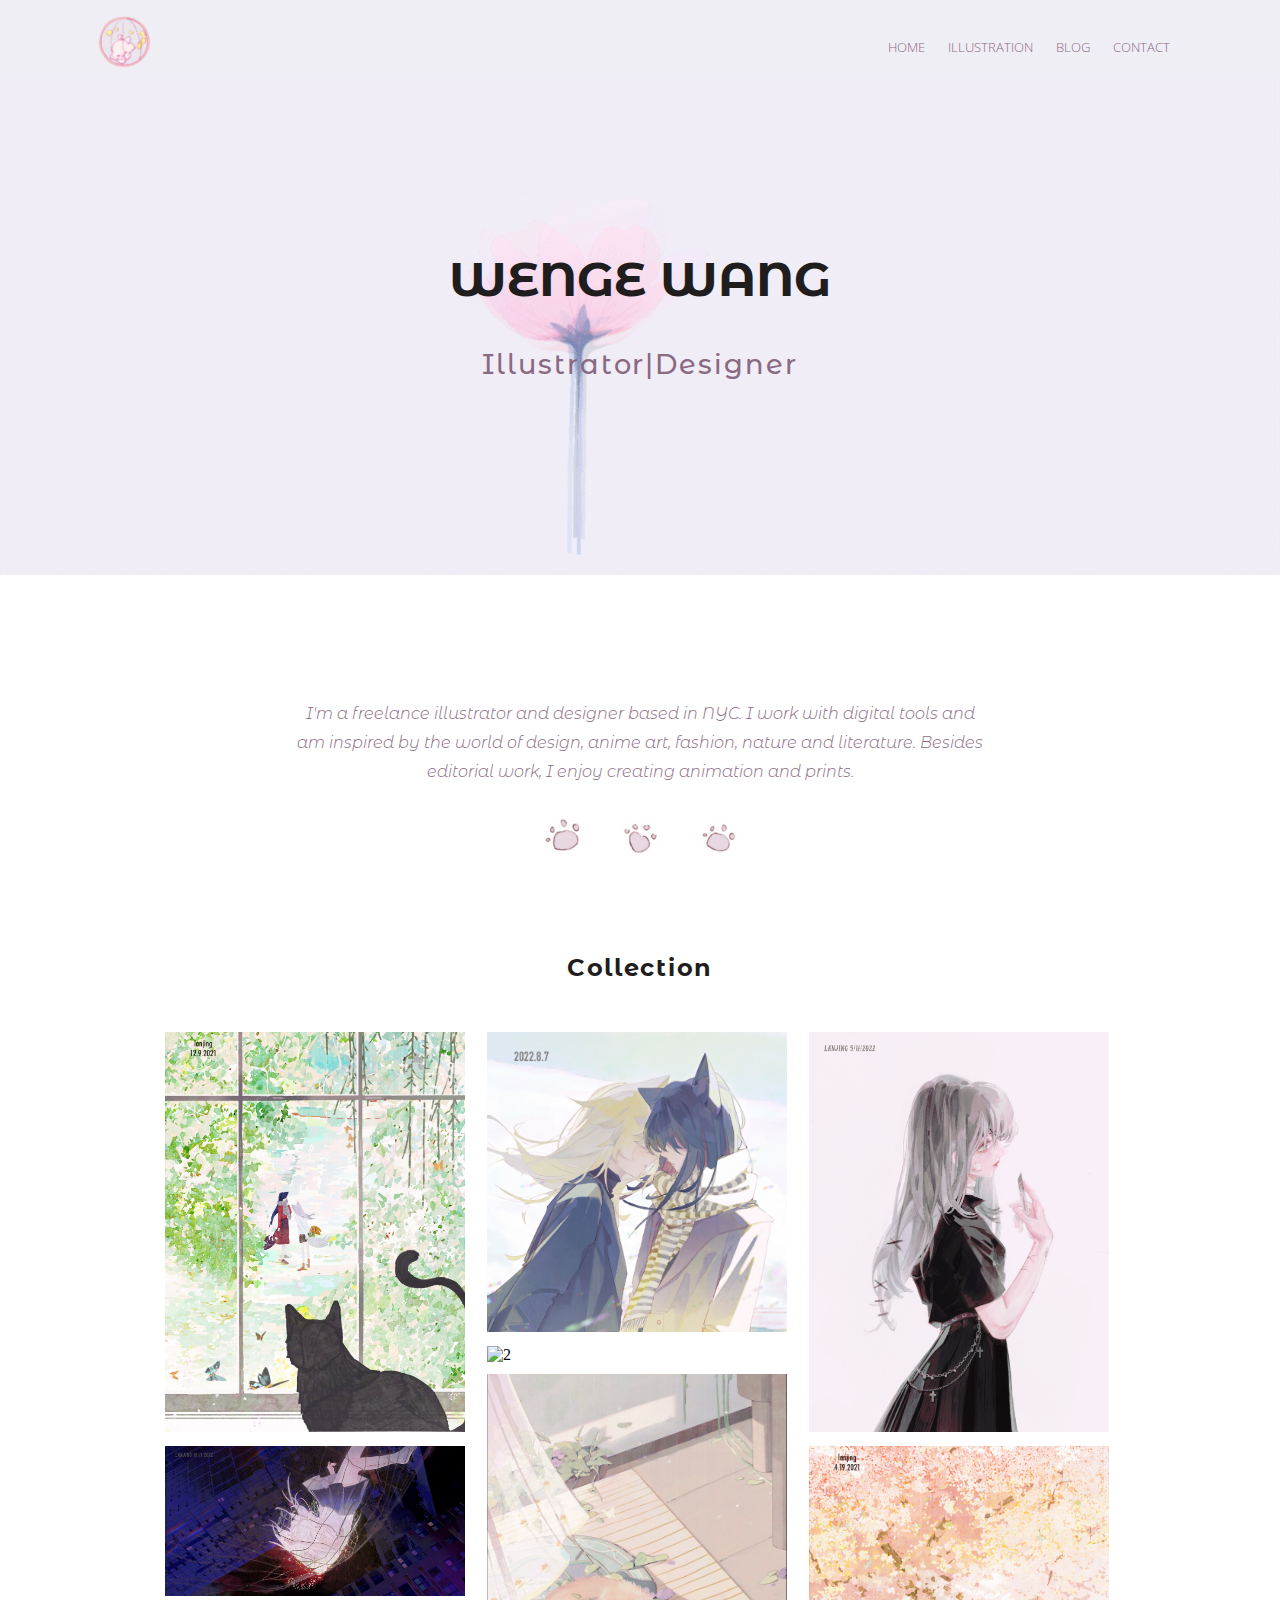
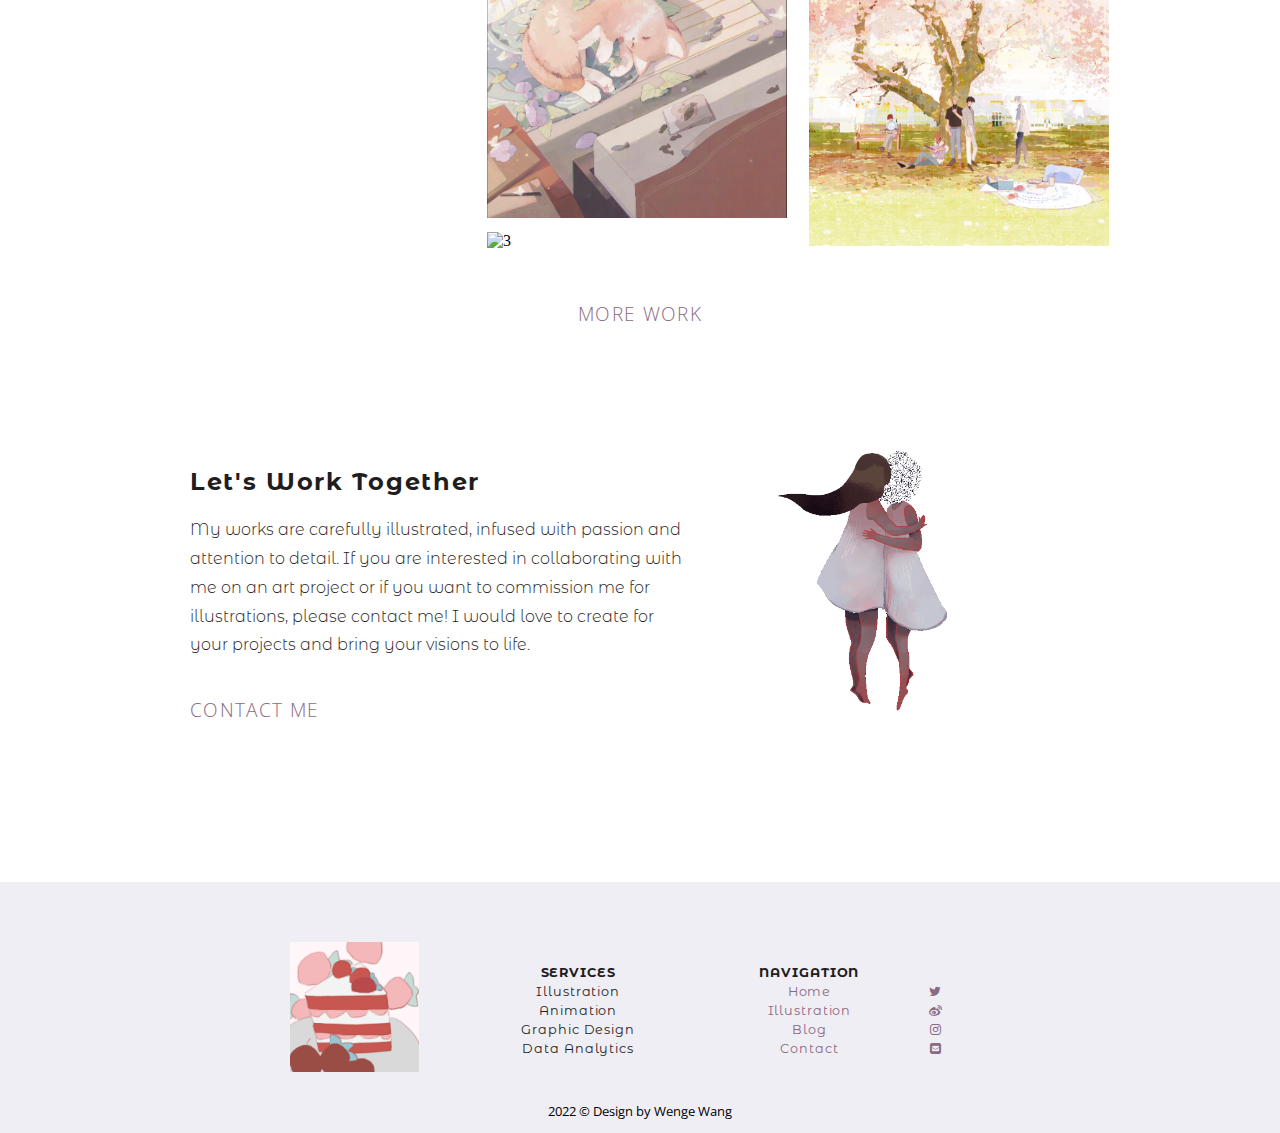
==== commit 18253933: "Update index.html" ====
--- a/index.html
+++ b/index.html
@@ -22,7 +22,6 @@
     body{margin:0;}
 </style>
 
-<head>
 
    <!--nav-->
     <nav id="navigation">
@@ -46,7 +45,7 @@
         
     </nav>
      
-</head>
+
         
 
         <!--header-->
@@ -203,7 +202,7 @@
                 <td><a href="mailto:909315171@qq.com"><i class="fa fa-envelope-square" aria-hidden="true"></i></a></td>
               </tr>
 
-            </tbody>
+         
           </table>
 
         </div>
@@ -221,227 +220,5 @@
     <!--js-->
     <!-- <script src="main.js"></script>-->
     
-</html><!DOCTYPE html>
-<html lang="en">
-    
-        <meta charset="utf-8">
-        <title>Lanjing | Illustration Portfolio</title>
-     
-        <meta name="viewport" content="width=device-width, initial-scale=1.0">
-        <link rel="stylesheet" href="./style.css">
-   
-
-        <!--google fonts-->
-        <link href="https://fonts.googleapis.com/css2?family=Open+Sans:wght@400;800&display=swap" rel="stylesheet"> 
-        <link href="https://fonts.googleapis.com/css2?family=Montserrat+Alternates:wght@200;300;400;500;600;800&display=swap" rel="stylesheet"> 
-        
-        <!--css-->
-        <link rel="stylesheet" href="./style.css">
-    
-        <!--social media link-->
-        <link rel="stylesheet" href="https://maxcdn.bootstrapcdn.com/font-awesome/4.7.0/css/font-awesome.min.css">
-
-<style type="text/css">
-    body{margin:0;}
-</style>
-
-
-   <!--nav-->
-    <nav id="navigation">
-        <div class="nav-container">
-            <div class="nav-container2">
-      
-                <a href="index.html" class="homepage">
-                    <img src="img/icon.png" alt="" width="70" class="homepage-logo">
-                </a>
-
-            <div class="menu">
-                <ul>
-                    <li class="homepage2"><a href="index.html">Home </a></li>
-                    <li class="illustration"> <a href="illustration.html">Illustration</a></li>
-                    <li class="animation"> <a href="blog.html">Blog</a></li>
-                    <li class="contact"> <a href="contact.html"> Contact</a></li>
-                </ul>
-            </div>
-        </div>
-            </div>  
-        
-    </nav>
-     
-
-        
-
-        <!--header-->
-
-        <header>
-            
-            <div class="bg-banner">
-            
-                <div class="banner">
-                  
-            </div>
-           
-                </div>
-                <div class="header-content">
-                        
-                            
-                                <h2 class="name">WENGE WANG</h2>
-                            
-                            
-                                <h1 class="title">Illustrator|Designer</h1>
-                  
-                </div>
-            
-
-        </header>
-        <!--intro-->
-        <div >
-            
-            <div >
-                <div class="intro3">
-                    <h3><em>
-                        I'm a freelance illustrator and designer based in NYC. I work with digital tools 
-                        and am inspired by the world of design, anime art, fashion, nature and literature.
-                        Besides editorial work, I enjoy creating animation and prints.
-                    </em></h3>
-                    <span class="icon"><img src="img/paw1.png" alt=""  width="70"></span>
-                    <span class="space"> </span>
-                    <span class="icon"><img src="img/paw2.png" alt=""  width="70"></span>
-                    <span class="space"> </span>
-                    <span class="icon"><img src="img/paw3.png" alt=""  width="70"></span>
-                    
-
-                </div>
-       </div>
-          <!--homepage gallery-->
-        
-        <main>
-            <h2 class="latest-work">Collection</h2>
-            <div id="gallerycontainer">
-     
-            <div>
-                <div class="gallery">
-                 
-               <div class="work">
-                      <img class="Img" src="img/dedelalagreen.jpg" alt="2" >
-                  </div>  
-                  <div class="work">
-                      <img class="Img" src="img/oc-illustration.jpg" alt="2" >
-                  </div>  
-             <div class="work">   
-                <img class="Img" src="img/dedelala.jpg" alt="1" >
-             </div>   
-              <div class="work">   
-                   <img class="Img" src="img/eye.gif" alt="2" >
-                </div> 
-             <div class="work">
-                    <img class="Img" src="img/cat-illustration.jpg" alt="1" >
-                </div>  
-                <div class="work">   
-                <img class="Img" src="img/bloom.gif" alt="3" >
-             </div> 
-           
-                  
-               
-                <div class="work">      
-                   <img class="Img" src="img/oc-character.jpg" alt="2"  >
-                </div> 
-                <div class="work">   
-                   <img class="Img" src="img/haru.jpg" alt="3" >
-                </div> 
-                
-            </div>
-            
-        </div>
-        <div class="more-work-button">
-                    <a href="illustration.html" >More Work</a>  
-            
-                </div>
-            </div> 
-    </main>  
-
-   
-        <div class="worktogether">
-                    <div class="contact-me-content">
-                        <h2 class="contact-me-title">Let's Work Together</h2>
-                        <p class="contact-me-text">My works are carefully illustrated, 
-                            infused with passion and attention to detail. 
-                            If you are interested in collaborating with me on an 
-                           art project or if you want to commission me for illustrations, please contact me! I would love to create for your projects 
-                            and bring your visions to life. </p>
-                    
-                    <div class="contact-me-button">
-                        <a href="contact.html" >Contact Me</a>  
-                
-                    </div>
-                    
-                </div>
-
-
-                <div class="contact-me-img">
-                    <img src="img/worktogethericon.gif" alt="hug"> 
-                </div>
-        </div>
-   
-
- 
-   
-    </div>
-
-</div>
-<footer>
-
-    <div class="table-container">
-        <div class="table-img">
-            <img src="img/cake.png" alt="cake"> 
-        </div>
-        <table class="table">
-     
-            <tr>
-                <th>SERVICES</th>
-                <th>NAVIGATION</th>
-                  </tr>
-              <tr>
-                <td>Illustration</td>
-                <td><a href="index.html">Home</a></td>
-                <td> <a href="https://twitter.com/lanjing0803"><i class="fa fa-twitter" aria-hidden="true"></i></a></td>
-             </tr>
-
-              <tr>
-                <td>Animation</td>
-                <td><a href="illustration.html">Illustration</a></td>
-                <td><a href="https://weibo.com/u/3133039281"><i class="fa fa-weibo" aria-hidden="true"></i></a></td>
-            </tr>
-
-              <tr> 
-                <td>Graphic Design</td>
-                <td><a href="blog.html">Blog</a></td>
-                <td><a href="https://www.instagram.com/wenge.lanjing/"><i class="fa fa-instagram" aria-hidden="true"></i></a></td>
-              </tr>
-
-              <tr>
-                <td>Data Analytics</td>
-                <td> <a href="contact.html"> Contact</a></td>
-                <td><a href="mailto:909315171@qq.com"><i class="fa fa-envelope-square" aria-hidden="true"></i></a></td>
-              </tr>
-
-         
-          </table>
-
-        </div>
-
-
-    <div class="footer">
-        <div >
-            <p>2022 &copy; Design by Wenge Wang</p>
-        </div></div>
-    
-</footer>
-       
-    </body>
-
-    <!--js-->
-    <!-- <script src="main.js"></script>-->
-    
 </html>
 
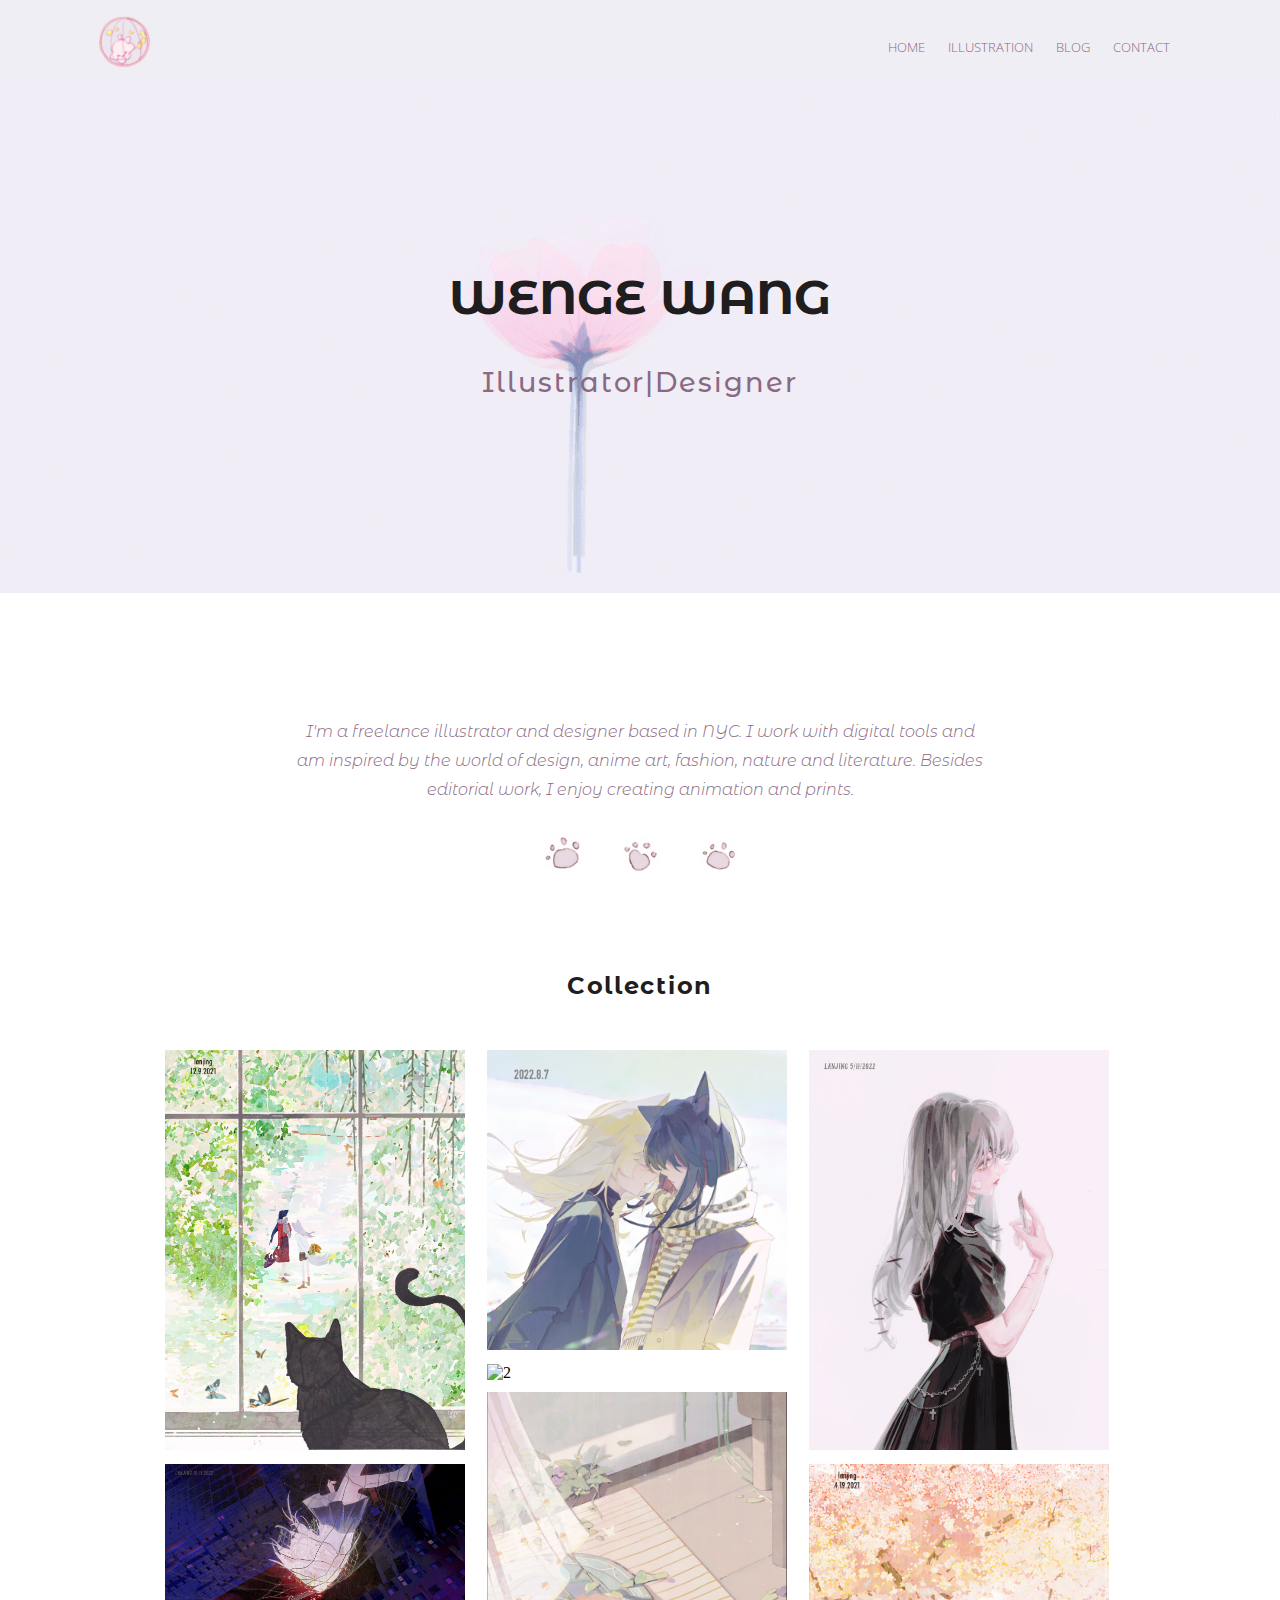
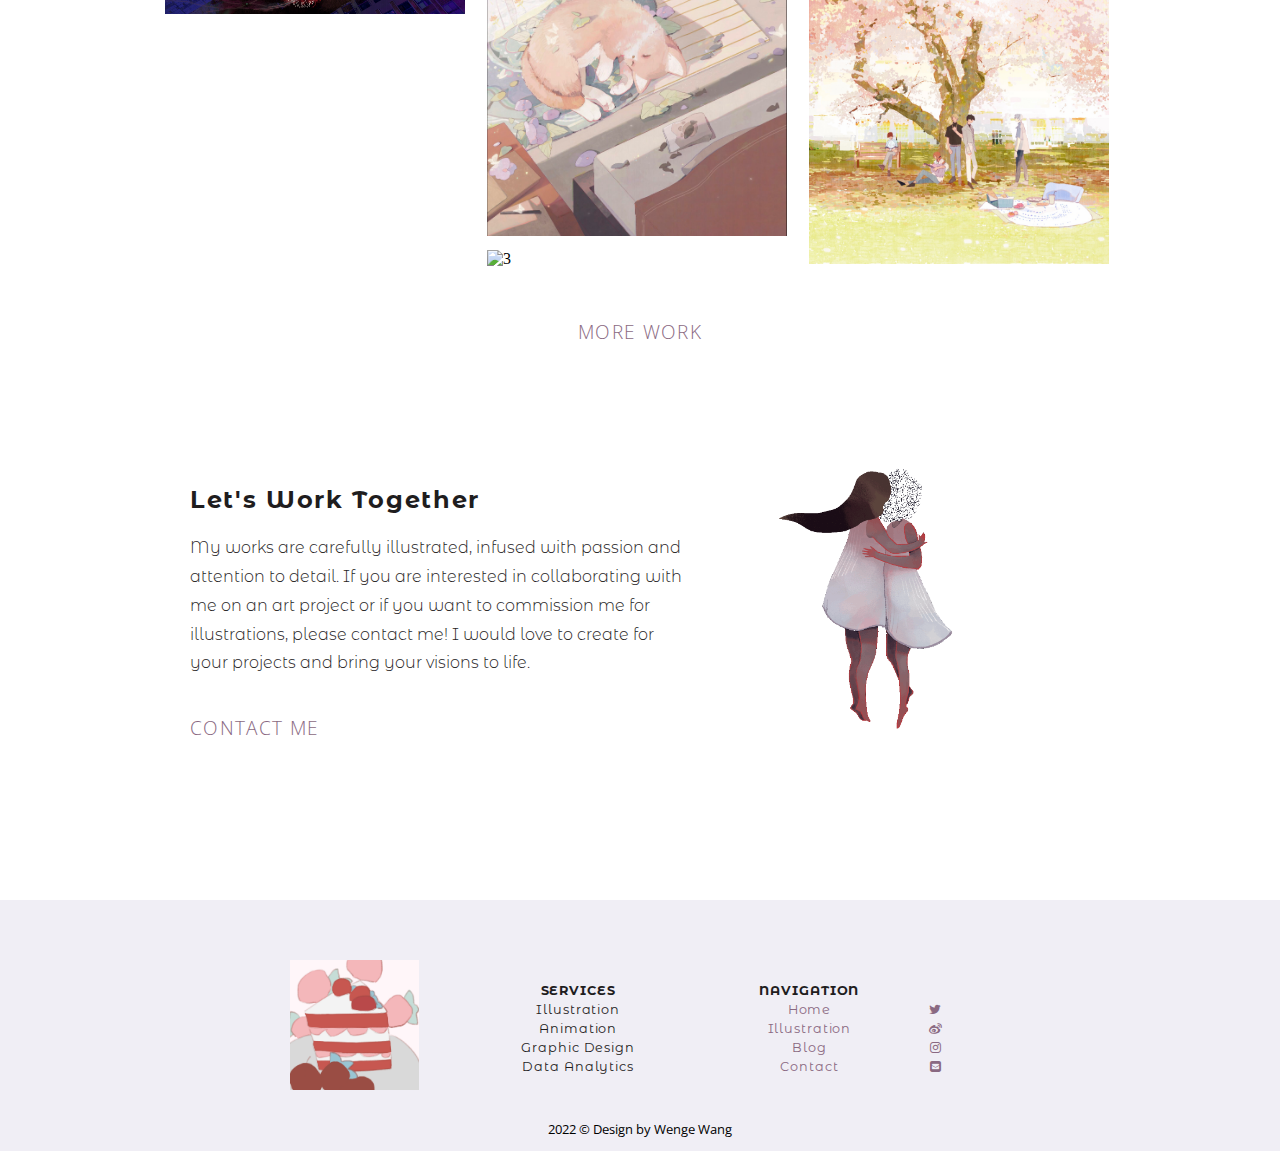
==== commit 4486d243: "Update index.html" ====
--- a/index.html
+++ b/index.html
@@ -18,7 +18,6 @@
         <!--social media link-->
         <link rel="stylesheet" href="https://maxcdn.bootstrapcdn.com/font-awesome/4.7.0/css/font-awesome.min.css">
 
-<style type="text/css">
     body{margin:0;}
 </style>
 
@@ -159,12 +158,6 @@
                     <img src="img/worktogethericon.gif" alt="hug"> 
                 </div>
         </div>
-   
-
- 
-   
-    </div>
-
 </div>
 <footer>
 
@@ -177,6 +170,7 @@
             <tr>
                 <th>SERVICES</th>
                 <th>NAVIGATION</th>
+                <th></th>
                   </tr>
               <tr>
                 <td>Illustration</td>
